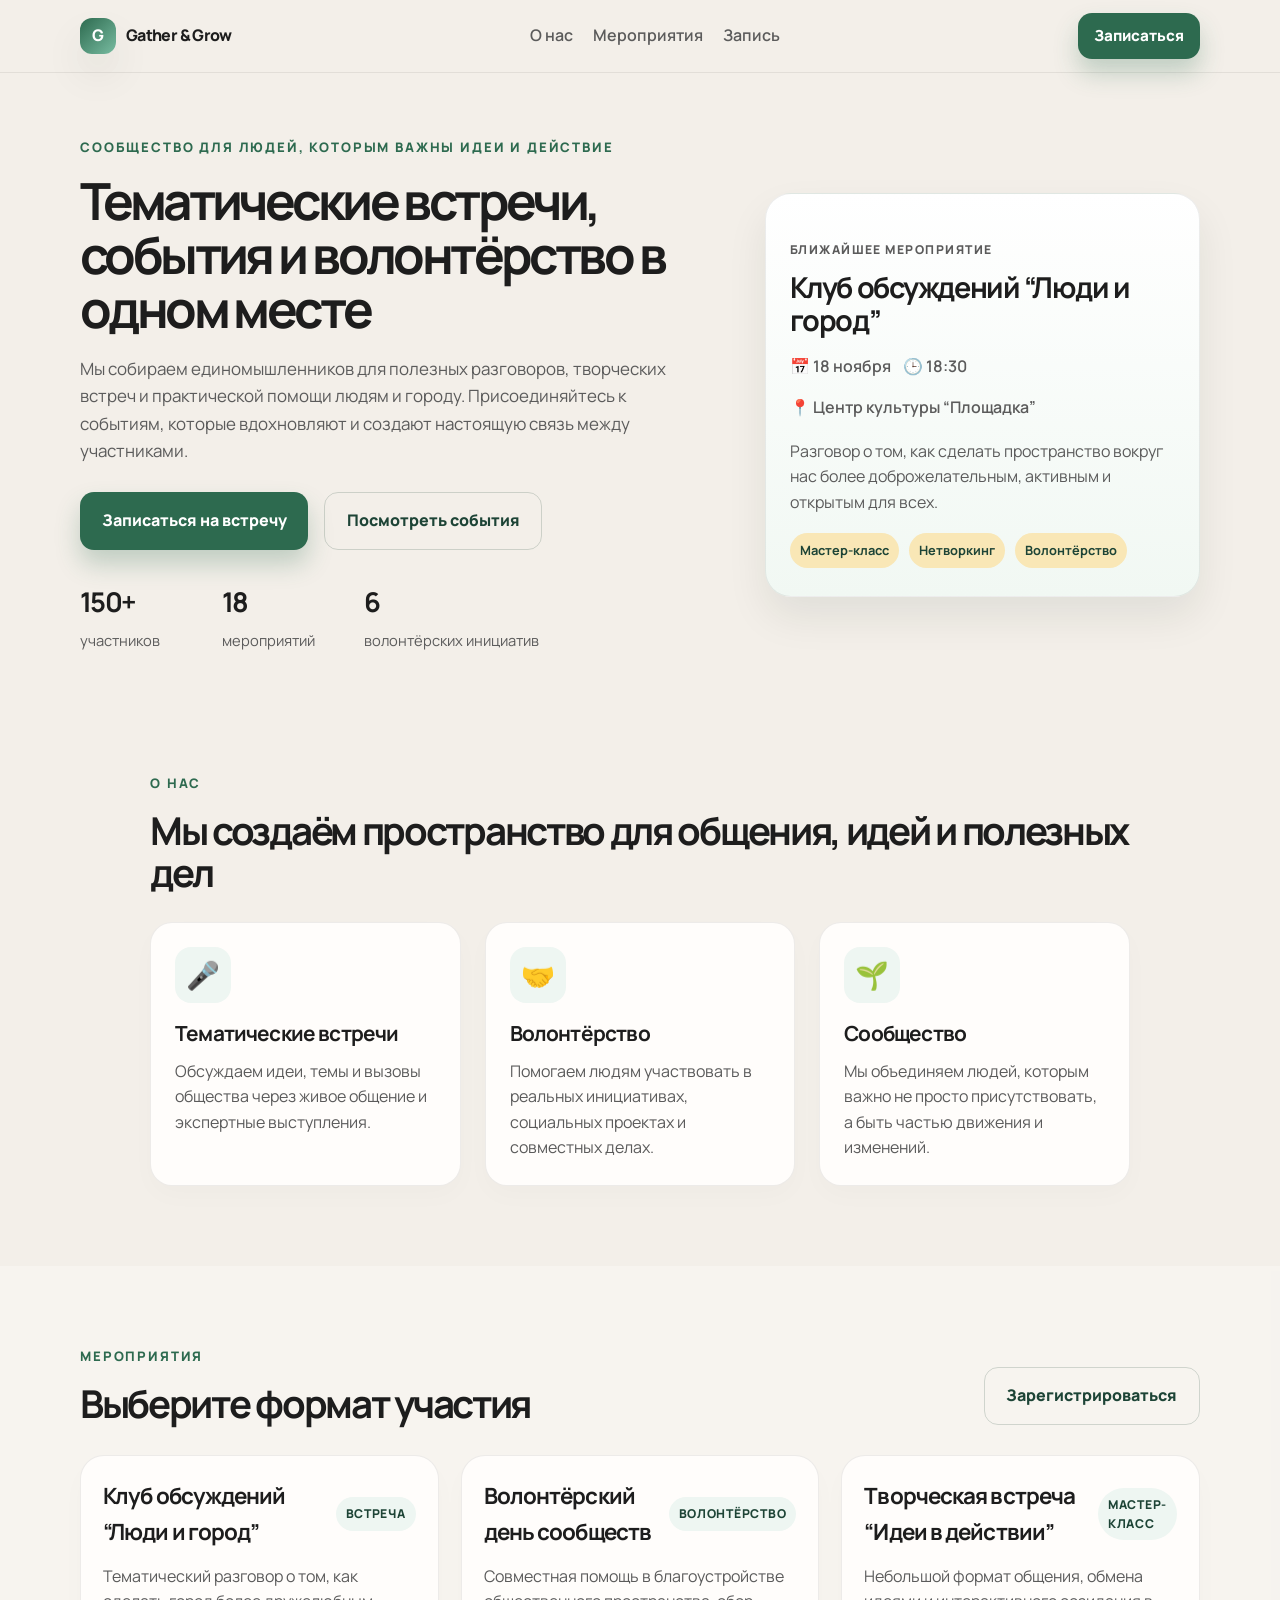
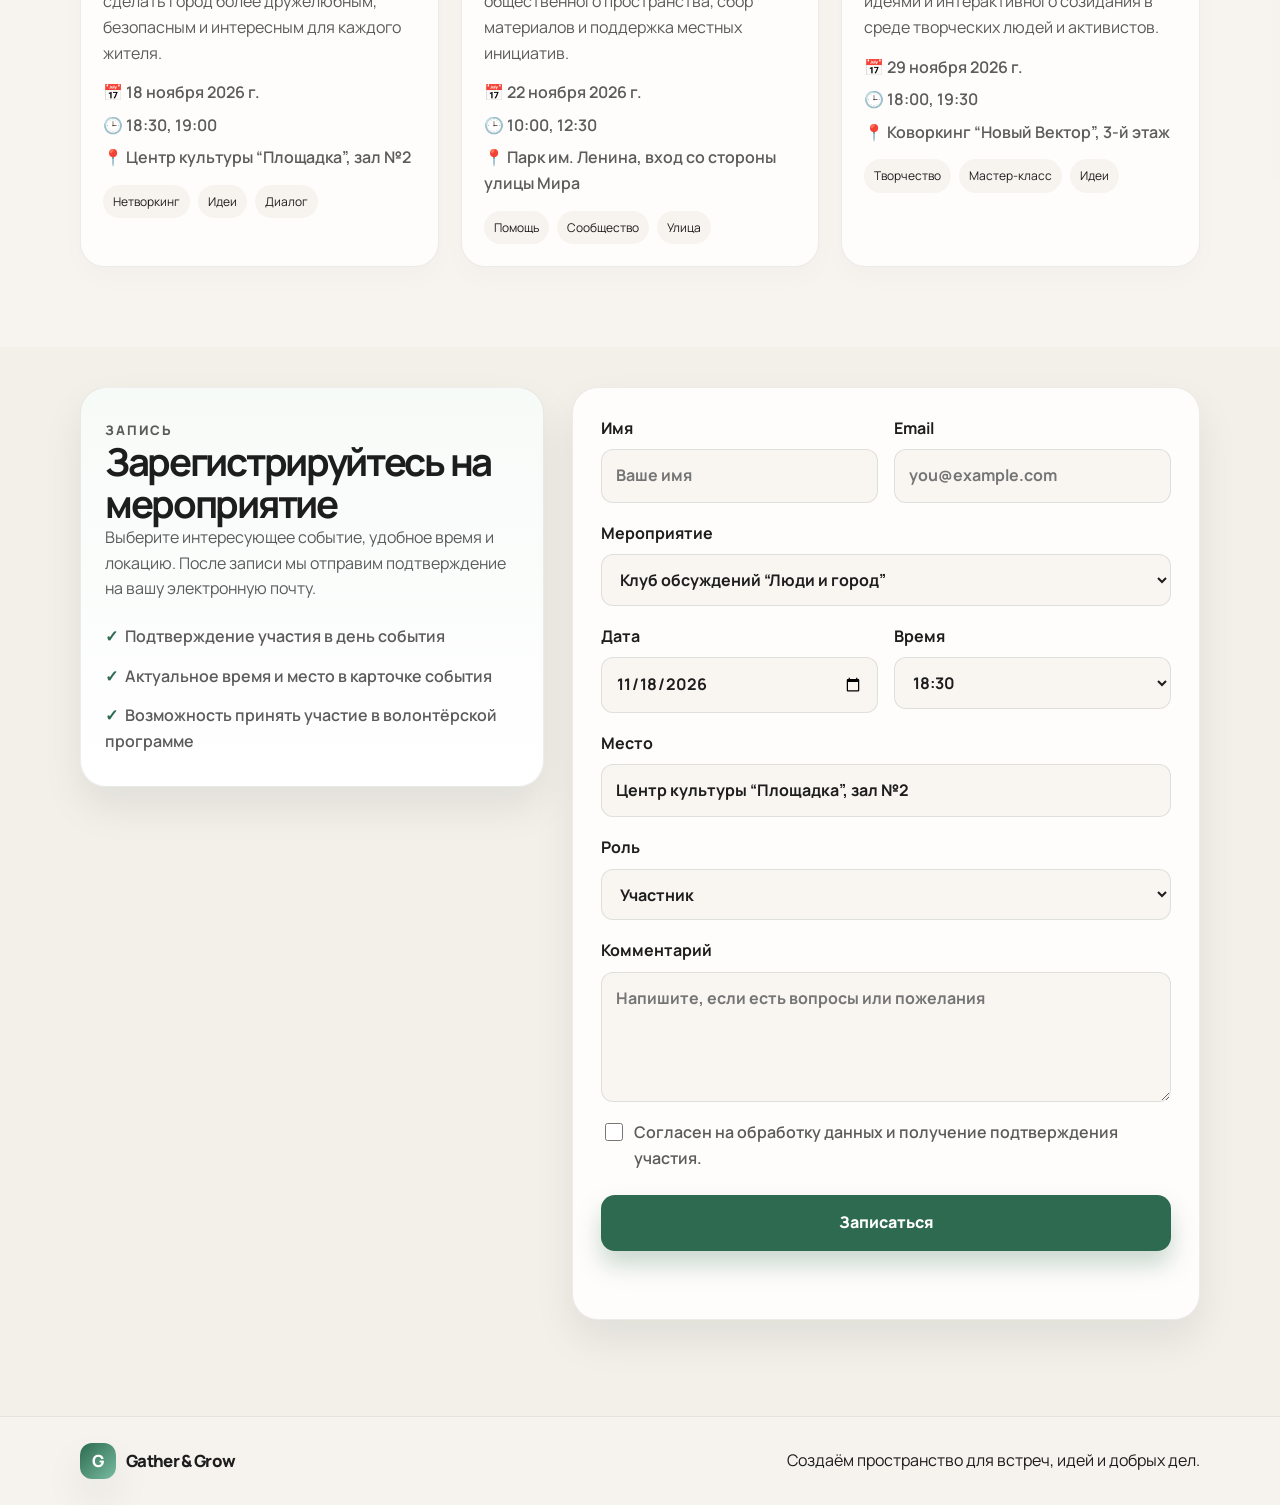
==== index.html @ e7dbde26 "Create a landing page for themed community meetings and volunteer events with registration form." ====
<!DOCTYPE html>
<html lang="ru">
  <head>
    <meta charset="UTF-8" />
    <meta name="viewport" content="width=device-width, initial-scale=1.0" />
    <title>Gather & Grow | Тематические встречи и волонтёрство</title>
    <meta
      name="description"
      content="Запись на тематические встречи, мероприятия и волонтёрские события. Выберите время, место и формат участия."
    />
    <link rel="preconnect" href="https://fonts.googleapis.com" />
    <link rel="preconnect" href="https://fonts.gstatic.com" crossorigin />
    <link
      href="https://fonts.googleapis.com/css2?family=Manrope:wght@400;500;600;700;800&display=swap"
      rel="stylesheet"
    />
    <link rel="stylesheet" href="styles.css" />
  </head>
  <body>
    <header class="site-header">
      <div class="container nav">
        <div class="brand">
          <div class="brand-mark">G</div>
          <span>Gather & Grow</span>
        </div>
        <nav class="main-nav" aria-label="Главная навигация">
          <a href="#about">О нас</a>
          <a href="#events">Мероприятия</a>
          <a href="#register">Запись</a>
        </nav>
        <a class="button button-small" href="#register">Записаться</a>
      </div>
    </header>

    <main>
      <section class="hero">
        <div class="container hero-grid">
          <div class="hero-copy">
            <p class="eyebrow">Сообщество для людей, которым важны идеи и действие</p>
            <h1>Тематические встречи, события и волонтёрство в одном месте</h1>
            <p class="subtext">
              Мы собираем единомышленников для полезных разговоров, творческих встреч и
              практической помощи людям и городу. Присоединяйтесь к событиям, которые
              вдохновляют и создают настоящую связь между участниками.
            </p>
            <div class="hero-actions">
              <a class="button" href="#register">Записаться на встречу</a>
              <a class="button button-secondary" href="#events">Посмотреть события</a>
            </div>
            <ul class="stat-list" aria-label="Показатели сообщества">
              <li><strong>150+</strong><span>участников</span></li>
              <li><strong>18</strong><span>мероприятий</span></li>
              <li><strong>6</strong><span>волонтёрских инициатив</span></li>
            </ul>
          </div>

          <div class="hero-card" aria-label="Предстоящие события">
            <p class="card-label">Ближайшее мероприятие</p>
            <h2>Клуб обсуждений “Люди и город”</h2>
            <div class="event-meta">
              <span>📅 18 ноября</span>
              <span>🕒 18:30</span>
            </div>
            <div class="event-meta">
              <span>📍 Центр культуры “Площадка”</span>
            </div>
            <p>
              Разговор о том, как сделать пространство вокруг нас более доброжелательным,
              активным и открытым для всех.
            </p>
            <div class="tag-row">
              <span>Мастер-класс</span>
              <span>Нетворкинг</span>
              <span>Волонтёрство</span>
            </div>
          </div>
        </div>
      </section>

      <section id="about" class="section">
        <div class="container narrow">
          <p class="section-tag">О нас</p>
          <h2>Мы создаём пространство для общения, идей и полезных дел</h2>
          <div class="feature-grid">
            <article class="feature-card">
              <div class="icon">🎤</div>
              <h3>Тематические встречи</h3>
              <p>
                Обсуждаем идеи, темы и вызовы общества через живое общение и экспертные
                выступления.
              </p>
            </article>
            <article class="feature-card">
              <div class="icon">🤝</div>
              <h3>Волонтёрство</h3>
              <p>
                Помогаем людям участвовать в реальных инициативах, социальных проектах и
                совместных делах.
              </p>
            </article>
            <article class="feature-card">
              <div class="icon">🌱</div>
              <h3>Сообщество</h3>
              <p>
                Мы объединяем людей, которым важно не просто присутствовать, а быть частью
                движения и изменений.
              </p>
            </article>
          </div>
        </div>
      </section>

      <section id="events" class="section alt-bg">
        <div class="container">
          <div class="section-heading">
            <div>
              <p class="section-tag">Мероприятия</p>
              <h2>Выберите формат участия</h2>
            </div>
            <a class="button button-secondary" href="#register">Зарегистрироваться</a>
          </div>

          <div class="event-list" id="eventCards"></div>
        </div>
      </section>

      <section id="register" class="section form-section">
        <div class="container form-grid">
          <div class="info-panel">
            <p class="section-tag">Запись</p>
            <h2>Зарегистрируйтесь на мероприятие</h2>
            <p>
              Выберите интересующее событие, удобное время и локацию. После записи мы
              отправим подтверждение на вашу электронную почту.
            </p>
            <ul class="check-list">
              <li>Подтверждение участия в день события</li>
              <li>Актуальное время и место в карточке события</li>
              <li>Возможность принять участие в волонтёрской программе</li>
            </ul>
          </div>

          <form id="registrationForm" class="registration-form">
            <div class="field-grid">
              <label>
                <span>Имя</span>
                <input type="text" name="name" placeholder="Ваше имя" required />
              </label>
              <label>
                <span>Email</span>
                <input type="email" name="email" placeholder="you@example.com" required />
              </label>
            </div>

            <label>
              <span>Мероприятие</span>
              <select id="eventSelect" name="event" required></select>
            </label>

            <div class="field-grid">
              <label>
                <span>Дата</span>
                <input id="eventDate" type="date" name="date" required />
              </label>
              <label>
                <span>Время</span>
                <select id="eventTime" name="time" required></select>
              </label>
            </div>

            <label>
              <span>Место</span>
              <input id="eventLocation" type="text" name="location" readonly />
            </label>

            <label>
              <span>Роль</span>
              <select name="role">
                <option value="guest">Участник</option>
                <option value="volunteer">Волонтёр</option>
                <option value="speaker">Спикер / ведущий</option>
              </select>
            </label>

            <label>
              <span>Комментарий</span>
              <textarea name="message" rows="4" placeholder="Напишите, если есть вопросы или пожелания"></textarea>
            </label>

            <label class="checkbox-line">
              <input type="checkbox" name="consent" required />
              <span>Согласен на обработку данных и получение подтверждения участия.</span>
            </label>

            <button type="submit" class="button submit-button">Записаться</button>
            <p id="formMessage" class="form-message" aria-live="polite"></p>
          </form>
        </div>
      </section>
    </main>

    <footer class="site-footer">
      <div class="container footer-row">
        <div>
          <div class="brand footer-brand">
            <div class="brand-mark">G</div>
            <span>Gather & Grow</span>
          </div>
        </div>
        <p>Создаём пространство для встреч, идей и добрых дел.</p>
      </div>
    </footer>

    <script src="script.js"></script>
  </body>
</html>
---- styles.css ----
:root {
  --bg: #f3efe9;
  --bg-soft: #f8f5f1;
  --surface: #fffdfb;
  --surface-alt: #eef6f2;
  --primary: #2d6a4f;
  --primary-dark: #1d4436;
  --accent: #f5b942;
  --accent-soft: #f9e7b6;
  --text: #1d1d1d;
  --muted: #5b5b5b;
  --line: rgba(25, 29, 31, 0.08);
  --shadow: 0 20px 40px rgba(18, 34, 26, 0.08);
}

* {
  box-sizing: border-box;
}

html {
  scroll-behavior: smooth;
}

body {
  margin: 0;
  font-family: 'Manrope', sans-serif;
  background: var(--bg);
  color: var(--text);
  line-height: 1.6;
}

a {
  color: inherit;
  text-decoration: none;
}

img {
  max-width: 100%;
}

button,
input,
textarea,
select {
  font: inherit;
}

.container {
  width: min(1120px, calc(100% - 32px));
  margin: 0 auto;
}

.narrow {
  max-width: 980px;
}

.site-header {
  position: sticky;
  top: 0;
  z-index: 50;
  backdrop-filter: blur(12px);
  background: rgba(243, 239, 233, 0.8);
  border-bottom: 1px solid var(--line);
}

.nav {
  display: flex;
  align-items: center;
  justify-content: space-between;
  min-height: 72px;
  gap: 20px;
}

.brand {
  display: inline-flex;
  align-items: center;
  gap: 10px;
  font-weight: 800;
  letter-spacing: -0.04em;
}

.brand-mark {
  width: 36px;
  height: 36px;
  display: inline-flex;
  align-items: center;
  justify-content: center;
  border-radius: 12px;
  background: linear-gradient(135deg, var(--primary), #78bca1);
  color: white;
  box-shadow: var(--shadow);
}

.main-nav {
  display: flex;
  align-items: center;
  gap: 20px;
  color: var(--muted);
  font-weight: 600;
}

.main-nav a:hover {
  color: var(--primary);
}

.hero {
  padding: 64px 0 40px;
}

.hero-grid {
  display: grid;
  grid-template-columns: 1.2fr 0.8fr;
  gap: 32px;
  align-items: center;
}

.eyebrow,
.section-tag {
  margin: 0 0 16px;
  color: var(--primary);
  font-size: 0.82rem;
  font-weight: 800;
  letter-spacing: 0.14em;
  text-transform: uppercase;
}

.hero-copy h1 {
  margin: 0;
  font-size: clamp(2.6rem, 4vw, 4.3rem);
  line-height: 1.05;
  letter-spacing: -0.07em;
}

.subtext {
  margin: 20px 0 0;
  max-width: 620px;
  color: var(--muted);
  font-size: 1.06rem;
}

.hero-actions {
  display: flex;
  flex-wrap: wrap;
  gap: 16px;
  margin-top: 28px;
}

.button {
  display: inline-flex;
  align-items: center;
  justify-content: center;
  border: none;
  border-radius: 14px;
  padding: 0.95rem 1.35rem;
  background: var(--primary);
  color: white;
  font-weight: 800;
  cursor: pointer;
  box-shadow: 0 14px 24px rgba(45, 106, 79, 0.25);
  transition: transform 0.2s ease, box-shadow 0.2s ease;
}

.button:hover {
  transform: translateY(-1px);
  box-shadow: 0 18px 32px rgba(45, 106, 79, 0.25);
}

.button-small {
  padding: 0.7rem 1rem;
  font-size: 0.95rem;
}

.button-secondary {
  background: transparent;
  color: var(--primary-dark);
  border: 1px solid rgba(29, 68, 54, 0.18);
  box-shadow: none;
}

.stat-list {
  list-style: none;
  padding: 0;
  margin: 30px 0 0;
  display: flex;
  flex-wrap: wrap;
  gap: 22px;
}

.stat-list li {
  display: flex;
  flex-direction: column;
  gap: 6px;
  min-width: 120px;
}

.stat-list strong {
  font-size: 1.7rem;
  letter-spacing: -0.06em;
}

.stat-list span {
  color: var(--muted);
  font-size: 0.92rem;
}

.hero-card {
  background: linear-gradient(180deg, #ffffff, #f1f8f3);
  border: 1px solid var(--line);
  border-radius: 26px;
  padding: 28px 24px;
  box-shadow: var(--shadow);
}

.card-label {
  margin: 0 0 12px;
  font-size: 0.76rem;
  font-weight: 800;
  letter-spacing: 0.12em;
  text-transform: uppercase;
  color: var(--primary);
}

.hero-card h2 {
  margin: 0;
  font-size: clamp(1.8rem, 2vw, 2.3rem);
  line-height: 1.15;
  letter-spacing: -0.05em;
}

.event-meta {
  display: flex;
  flex-wrap: wrap;
  gap: 12px;
  margin-top: 16px;
  color: var(--muted);
  font-weight: 600;
}

.hero-card p {
  margin-top: 18px;
  color: var(--muted);
}

.tag-row {
  display: flex;
  flex-wrap: wrap;
  gap: 10px;
  margin-top: 18px;
}

.tag-row span {
  padding: 7px 10px;
  border-radius: 9999px;
  background: var(--accent-soft);
  color: var(--primary-dark);
  font-size: 0.8rem;
  font-weight: 700;
}

.section {
  padding: 80px 0;
}

.alt-bg {
  background: rgba(255, 255, 255, 0.28);
}

.section-heading {
  display: flex;
  align-items: end;
  justify-content: space-between;
  gap: 20px;
  margin-bottom: 30px;
}

.section-heading h2,
.info-panel h2,
.narrow h2 {
  margin: 0;
  font-size: clamp(2rem, 3vw, 3rem);
  line-height: 1.1;
  letter-spacing: -0.06em;
}

.feature-grid {
  display: grid;
  grid-template-columns: repeat(3, minmax(0, 1fr));
  gap: 24px;
  margin-top: 28px;
}

.feature-card {
  background: var(--surface);
  border: 1px solid var(--line);
  border-radius: 22px;
  padding: 24px;
  box-shadow: 0 10px 26px rgba(0, 0, 0, 0.02);
}

.feature-card h3 {
  margin: 14px 0 8px;
  font-size: 1.3rem;
  letter-spacing: -0.04em;
}

.feature-card p,
.info-panel p,
.event-card p {
  margin: 0;
  color: var(--muted);
}

.icon {
  display: inline-flex;
  align-items: center;
  justify-content: center;
  width: 56px;
  height: 56px;
  border-radius: 16px;
  background: var(--surface-alt);
  font-size: 1.7rem;
}

.event-list {
  display: grid;
  grid-template-columns: repeat(3, minmax(0, 1fr));
  gap: 22px;
}

.event-card {
  display: flex;
  flex-direction: column;
  gap: 14px;
  background: var(--surface);
  border: 1px solid var(--line);
  border-radius: 24px;
  padding: 22px;
  box-shadow: 0 12px 26px rgba(0, 0, 0, 0.02);
}

.event-card .event-top {
  display: flex;
  align-items: center;
  justify-content: space-between;
  gap: 12px;
}

.event-card h3 {
  margin: 0;
  font-size: 1.4rem;
  letter-spacing: -0.04em;
}

.event-card .badge {
  padding: 7px 10px;
  background: var(--surface-alt);
  color: var(--primary-dark);
  border-radius: 999px;
  font-size: 0.76rem;
  font-weight: 800;
  letter-spacing: 0.06em;
  text-transform: uppercase;
}

.event-info {
  display: flex;
  flex-direction: column;
  gap: 7px;
  color: var(--muted);
  font-weight: 600;
}

.event-card .mini-row {
  display: flex;
  flex-wrap: wrap;
  gap: 8px;
}

.event-card .mini-row span {
  padding: 7px 10px;
  border-radius: 999px;
  font-size: 0.75rem;
  background: #f7f4ef;
  color: var(--text);
}

.form-section {
  padding-top: 40px;
  padding-bottom: 96px;
}

.form-grid {
  display: grid;
  grid-template-columns: 0.85fr 1.15fr;
  gap: 28px;
  align-items: start;
}

.info-panel {
  background: linear-gradient(180deg, #f7fbf8, #ffffff);
  border: 1px solid var(--line);
  border-radius: 26px;
  padding: 32px 24px;
  box-shadow: var(--shadow);
}

.check-list {
  list-style: none;
  padding: 0;
  margin: 22px 0 0;
  display: grid;
  gap: 14px;
  color: var(--muted);
  font-weight: 600;
}

.check-list li::before {
  content: '✓';
  display: inline-block;
  width: 20px;
  color: var(--primary);
  font-weight: 800;
}

.registration-form {
  background: var(--surface);
  border: 1px solid var(--line);
  border-radius: 26px;
  padding: 28px;
  box-shadow: var(--shadow);
}

.field-grid {
  display: grid;
  grid-template-columns: repeat(2, minmax(0, 1fr));
  gap: 16px;
}

.registration-form label {
  display: flex;
  flex-direction: column;
  gap: 8px;
  margin-bottom: 18px;
  color: var(--text);
  font-weight: 700;
}

.registration-form input,
.registration-form select,
.registration-form textarea {
  width: 100%;
  background: #f9f6f2;
  border: 1px solid rgba(29, 68, 54, 0.12);
  border-radius: 12px;
  padding: 0.8rem 0.9rem;
  color: var(--text);
  transition: border-color 0.2s ease, box-shadow 0.2s ease;
}

.registration-form input:focus,
.registration-form select:focus,
.registration-form textarea:focus {
  outline: none;
  border-color: rgba(45, 106, 79, 0.5);
  box-shadow: 0 0 0 4px rgba(45, 106, 79, 0.08);
}

textarea {
  resize: vertical;
  min-height: 100px;
}

.checkbox-line {
  display: flex !important;
  flex-direction: row !important;
  align-items: flex-start;
  gap: 10px;
  margin-bottom: 24px !important;
  color: var(--muted) !important;
  font-weight: 600 !important;
}

.checkbox-line input {
  width: 18px;
  height: 18px;
  margin-top: 3px;
}

.submit-button {
  width: 100%;
}

.form-message {
  min-height: 24px;
  margin: 16px 0 0;
  font-weight: 700;
  color: var(--primary);
}

.site-footer {
  border-top: 1px solid var(--line);
  background: rgba(255, 255, 255, 0.25);
}

.footer-row {
  display: flex;
  align-items: center;
  justify-content: space-between;
  gap: 12px;
  min-height: 88px;
}

.footer-brand {
  font-size: 1.05rem;
}

@media (max-width: 860px) {
  .hero-grid,
  .form-grid,
  .feature-grid,
  .event-list {
    grid-template-columns: 1fr;
  }

  .main-nav {
    display: none;
  }

  .section-heading,
  .footer-row {
    flex-direction: column;
    align-items: flex-start;
  }
}

@media (max-width: 560px) {
  .field-grid {
    grid-template-columns: 1fr;
  }

  .site-header {
    position: static;
  }

  .hero {
    padding-top: 36px;
  }
}
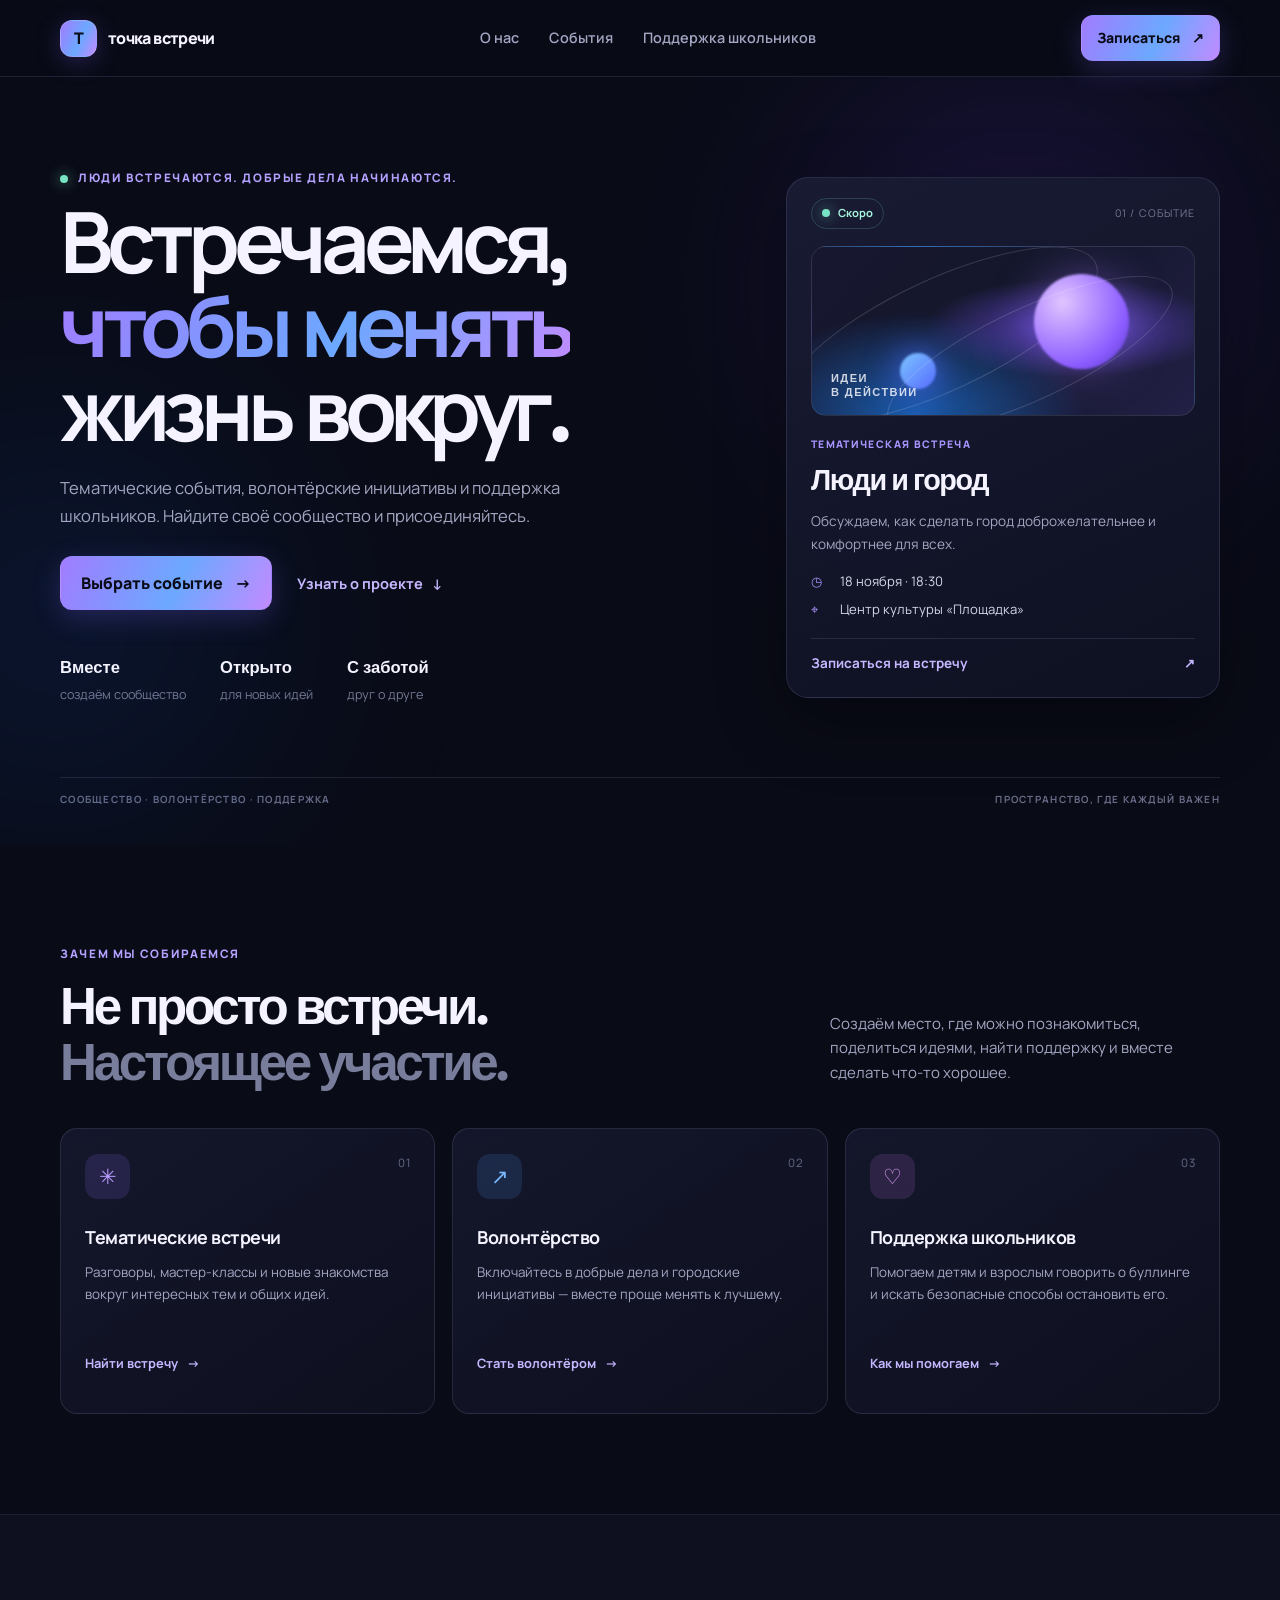
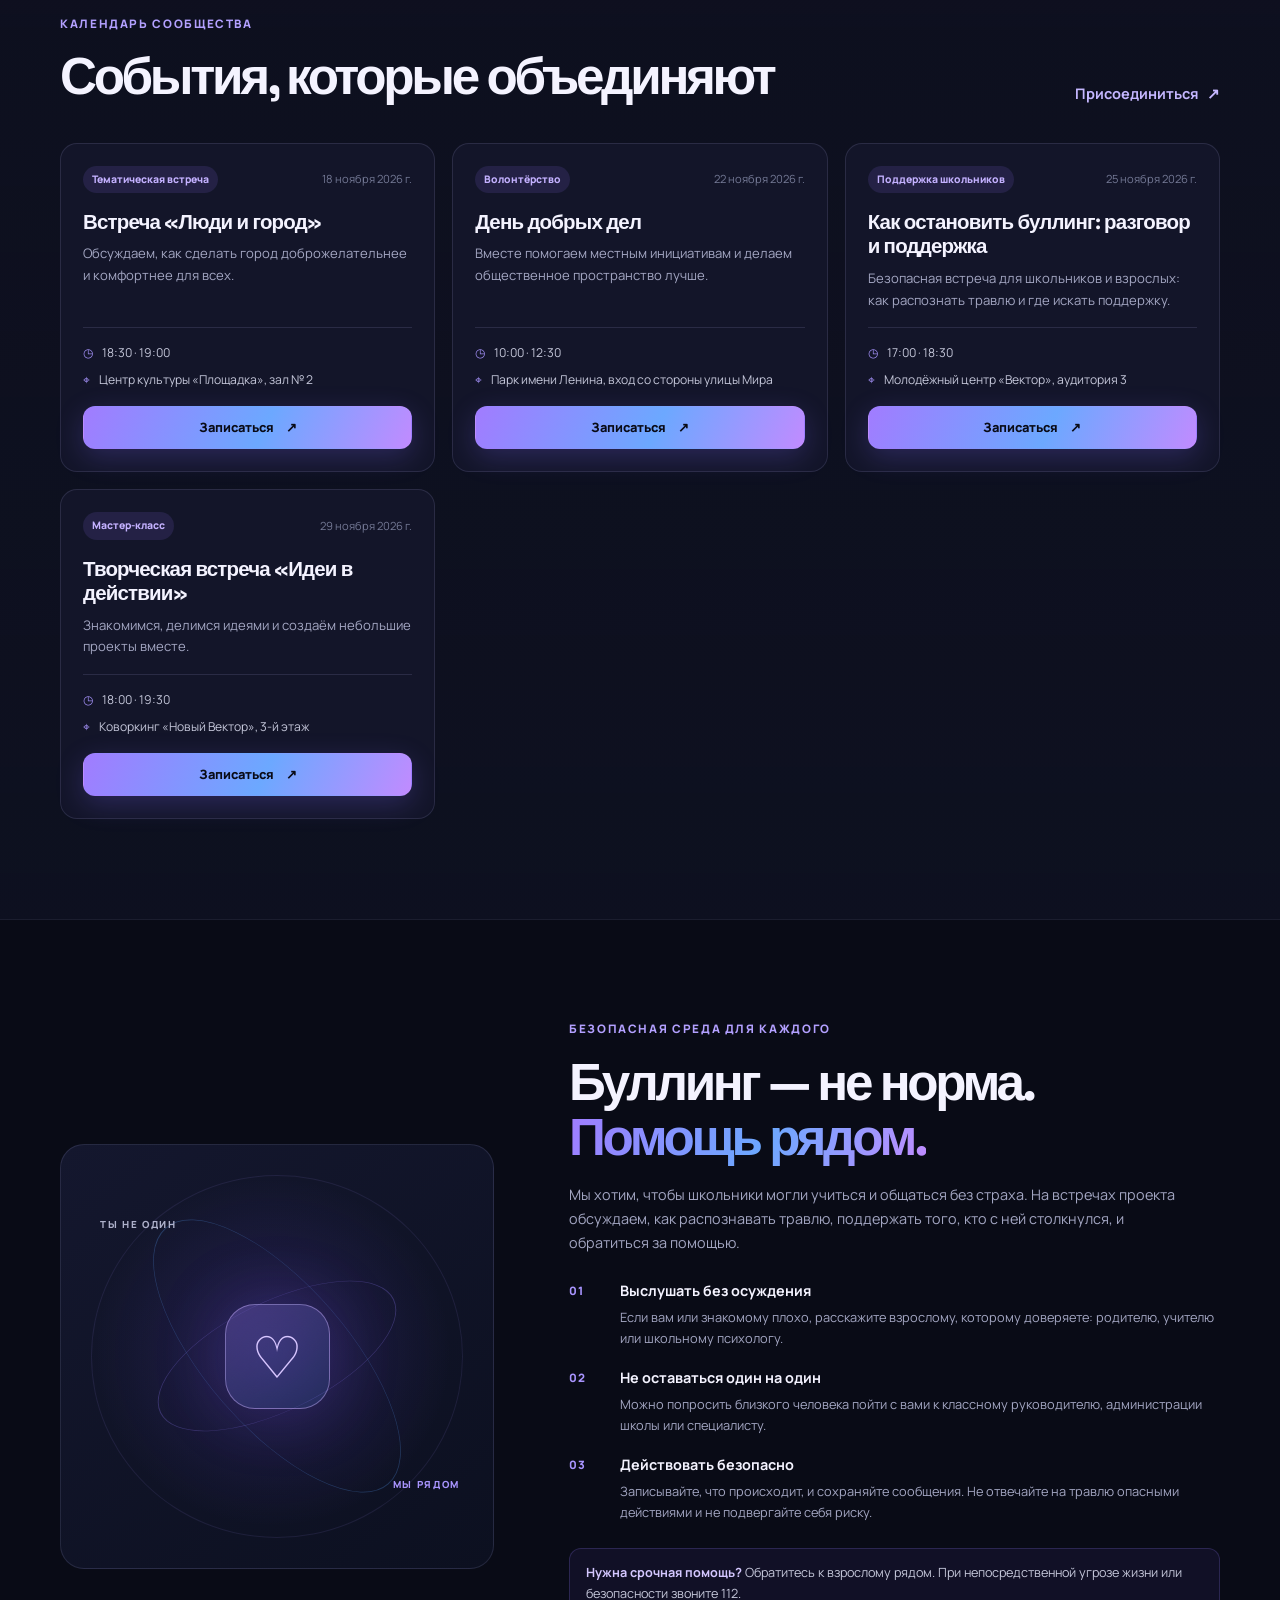
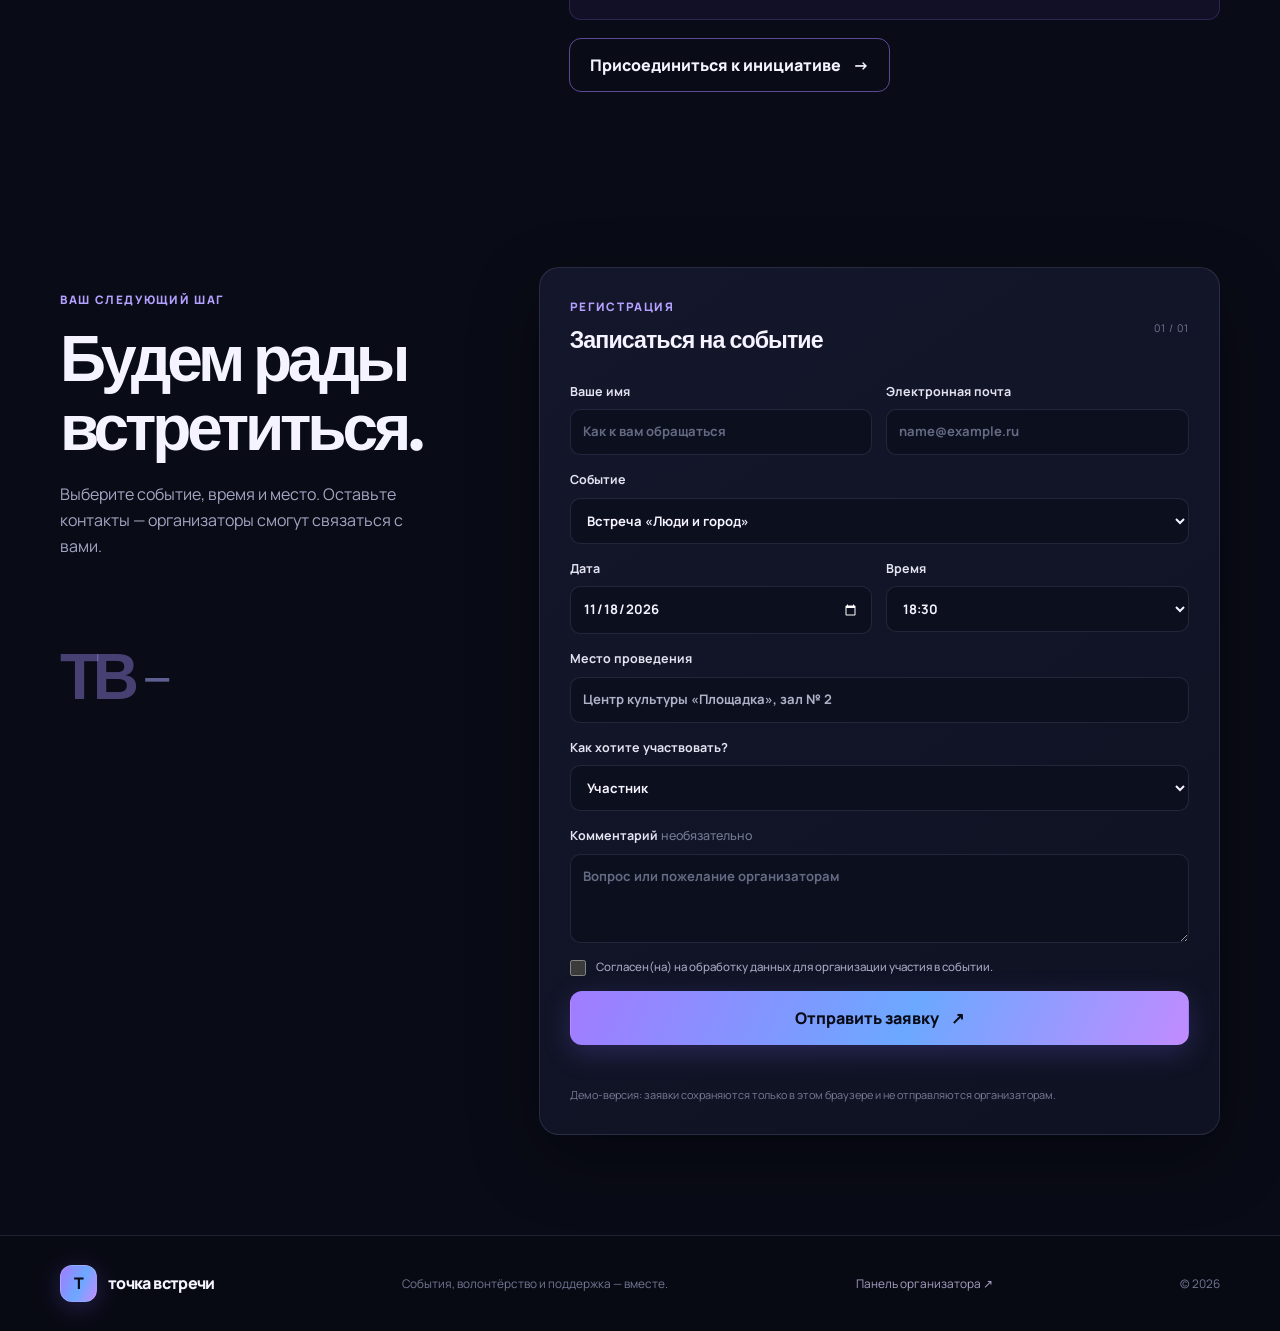
==== commit 84b5c878: "Redesign the Russian community site in dark violet-blue and add anti-bullying section plus organizer" ====
--- a/index.html
+++ b/index.html
@@ -3,422 +3,97 @@
   <head>
     <meta charset="UTF-8" />
     <meta name="viewport" content="width=device-width, initial-scale=1.0" />
-    <title>Gather & Grow | Тематические встречи и волонтёрство</title>
-    <meta
-      name="description"
-      content="Запись на тематические встречи, мероприятия и волонтёрские события. Выберите время, место и формат участия."
-    />
+    <meta name="theme-color" content="#090b16" />
+    <meta name="description" content="Тематические встречи, волонтёрство и поддержка школьников против буллинга. Выбирайте событие и записывайтесь." />
+    <title>Точка встречи — события, волонтёрство, поддержка</title>
     <link rel="preconnect" href="https://fonts.googleapis.com" />
     <link rel="preconnect" href="https://fonts.gstatic.com" crossorigin />
-    <link
-      href="https://fonts.googleapis.com/css2?family=Manrope:wght@400;500;600;700;800&display=swap"
-      rel="stylesheet"
-    />
+    <link href="https://fonts.googleapis.com/css2?family=Manrope:wght@400;500;600;700;800&display=swap" rel="stylesheet" />
     <link rel="stylesheet" href="styles.css" />
   </head>
   <body>
     <header class="site-header">
       <div class="container nav">
-        <div class="brand">
-          <div class="brand-mark">G</div>
-          <span>Gather & Grow</span>
-        </div>
+        <a class="brand" href="#home" aria-label="Точка встречи — на главную">
+          <span class="brand-mark" aria-hidden="true">Т</span><span>точка встречи</span>
+        </a>
         <nav class="main-nav" aria-label="Главная навигация">
-          <a href="#about">О нас</a>
-          <a href="#events">Мероприятия</a>
-          <a href="#register">Запись</a>
+          <a href="#about">О нас</a><a href="#events">События</a><a href="#support">Поддержка школьников</a>
         </nav>
-        <a class="button button-small" href="#register">Записаться</a>
+        <a class="button button-small" href="#register">Записаться <span aria-hidden="true">↗</span></a>
       </div>
     </header>
 
     <main>
-      <section class="hero">
+      <section id="home" class="hero">
+        <div class="hero-glow hero-glow-one" aria-hidden="true"></div><div class="hero-glow hero-glow-two" aria-hidden="true"></div>
         <div class="container hero-grid">
           <div class="hero-copy">
-            <p class="eyebrow">Сообщество для людей, которым важны идеи и действие</p>
-            <h1>Тематические встречи, события и волонтёрство в одном месте</h1>
-            <p class="subtext">
-              Мы собираем единомышленников для полезных разговоров, творческих встреч и
-              практической помощи людям и городу. Присоединяйтесь к событиям, которые
-              вдохновляют и создают настоящую связь между участниками.
-            </p>
-            <div class="hero-actions">
-              <a class="button" href="#register">Записаться на встречу</a>
-              <a class="button button-secondary" href="#events">Посмотреть события</a>
-            </div>
-            <ul class="stat-list" aria-label="Показатели сообщества">
-              <li><strong>150+</strong><span>участников</span></li>
-              <li><strong>18</strong><span>мероприятий</span></li>
-              <li><strong>6</strong><span>волонтёрских инициатив</span></li>
-            </ul>
+            <p class="eyebrow"><span class="status-dot"></span> Люди встречаются. Добрые дела начинаются.</p>
+            <h1>Встречаемся,<br /><span class="gradient-text">чтобы менять</span><br />жизнь вокруг.</h1>
+            <p class="subtext">Тематические события, волонтёрские инициативы и поддержка школьников. Найдите своё сообщество и присоединяйтесь.</p>
+            <div class="hero-actions"><a class="button" href="#events">Выбрать событие <span aria-hidden="true">→</span></a><a class="text-link" href="#about">Узнать о проекте <span aria-hidden="true">↓</span></a></div>
+            <ul class="stat-list" aria-label="О проекте"><li><strong>Вместе</strong><span>создаём сообщество</span></li><li><strong>Открыто</strong><span>для новых идей</span></li><li><strong>С заботой</strong><span>друг о друге</span></li></ul>
           </div>
+          <aside class="next-event" aria-label="Пример ближайшего события">
+            <div class="next-event-top"><span class="live-pill"><span class="status-dot"></span> Скоро</span><span class="event-index">01 / СОБЫТИЕ</span></div>
+            <div class="event-art" aria-hidden="true"><span class="orb orb-a"></span><span class="orb orb-b"></span><span class="art-caption">ИДЕИ<br />В ДЕЙСТВИИ</span></div>
+            <p class="card-kicker">ТЕМАТИЧЕСКАЯ ВСТРЕЧА</p><h2>Люди и город</h2>
+            <p class="card-description">Обсуждаем, как сделать город доброжелательнее и комфортнее для всех.</p>
+            <div class="event-detail"><span aria-hidden="true">◷</span> 18 ноября · 18:30</div><div class="event-detail"><span aria-hidden="true">⌖</span> Центр культуры «Площадка»</div>
+            <a class="card-link" href="#register">Записаться на встречу <span aria-hidden="true">↗</span></a>
+          </aside>
+        </div>
+        <div class="container hero-bottom"><span>СООБЩЕСТВО · ВОЛОНТЁРСТВО · ПОДДЕРЖКА</span><span>ПРОСТРАНСТВО, ГДЕ КАЖДЫЙ ВАЖЕН</span></div>
+      </section>
 
-          <div class="hero-card" aria-label="Предстоящие события">
-            <p class="card-label">Ближайшее мероприятие</p>
-            <h2>Клуб обсуждений “Люди и город”</h2>
-            <div class="event-meta">
-              <span>📅 18 ноября</span>
-              <span>🕒 18:30</span>
-            </div>
-            <div class="event-meta">
-              <span>📍 Центр культуры “Площадка”</span>
-            </div>
-            <p>
-              Разговор о том, как сделать пространство вокруг нас более доброжелательным,
-              активным и открытым для всех.
-            </p>
-            <div class="tag-row">
-              <span>Мастер-класс</span>
-              <span>Нетворкинг</span>
-              <span>Волонтёрство</span>
-            </div>
+      <section id="about" class="section">
+        <div class="container">
+          <div class="section-heading"><div><p class="section-tag">Зачем мы собираемся</p><h2>Не просто встречи.<br /><span class="muted-heading">Настоящее участие.</span></h2></div><p class="section-intro">Создаём место, где можно познакомиться, поделиться идеями, найти поддержку и вместе сделать что-то хорошее.</p></div>
+          <div class="feature-grid">
+            <article class="feature-card"><span class="feature-number">01</span><div class="feature-icon icon-purple" aria-hidden="true">✳</div><h3>Тематические встречи</h3><p>Разговоры, мастер-классы и новые знакомства вокруг интересных тем и общих идей.</p><a href="#events" class="subtle-link">Найти встречу <span aria-hidden="true">→</span></a></article>
+            <article class="feature-card"><span class="feature-number">02</span><div class="feature-icon icon-blue" aria-hidden="true">↗</div><h3>Волонтёрство</h3><p>Включайтесь в добрые дела и городские инициативы — вместе проще менять к лучшему.</p><a href="#events" class="subtle-link">Стать волонтёром <span aria-hidden="true">→</span></a></article>
+            <article class="feature-card"><span class="feature-number">03</span><div class="feature-icon icon-pink" aria-hidden="true">♡</div><h3>Поддержка школьников</h3><p>Помогаем детям и взрослым говорить о буллинге и искать безопасные способы остановить его.</p><a href="#support" class="subtle-link">Как мы помогаем <span aria-hidden="true">→</span></a></article>
           </div>
         </div>
       </section>
 
-      <section id="about" class="section">
-        <div class="container narrow">
-          <p class="section-tag">О нас</p>
-          <h2>Мы создаём пространство для общения, идей и полезных дел</h2>
-          <div class="feature-grid">
-            <article class="feature-card">
-              <div class="icon">🎤</div>
-              <h3>Тематические встречи</h3>
-              <p>
-                Обсуждаем идеи, темы и вызовы общества через живое общение и экспертные
-                выступления.
-              </p>
-            </article>
-            <article class="feature-card">
-              <div class="icon">🤝</div>
-              <h3>Волонтёрство</h3>
-              <p>
-                Помогаем людям участвовать в реальных инициативах, социальных проектах и
-                совместных делах.
-              </p>
-            </article>
-            <article class="feature-card">
-              <div class="icon">🌱</div>
-              <h3>Сообщество</h3>
-              <p>
-                Мы объединяем людей, которым важно не просто присутствовать, а быть частью
-                движения и изменений.
-              </p>
-            </article>
+      <section id="events" class="section events-section">
+        <div class="container"><div class="section-heading"><div><p class="section-tag">Календарь сообщества</p><h2>События, которые объединяют</h2></div><a class="text-link" href="#register">Присоединиться <span aria-hidden="true">↗</span></a></div>
+          <div class="event-list" id="eventCards" aria-live="polite"></div>
+        </div>
+      </section>
+
+      <section id="support" class="section support-section">
+        <div class="container support-grid">
+          <div class="support-visual" aria-hidden="true"><div class="support-orbit orbit-one"></div><div class="support-orbit orbit-two"></div><div class="support-heart">♡</div><span class="support-word word-one">ТЫ НЕ ОДИН</span><span class="support-word word-two">МЫ РЯДОМ</span></div>
+          <div class="support-copy"><p class="section-tag">Безопасная среда для каждого</p><h2>Буллинг — не норма.<br /><span class="gradient-text">Помощь рядом.</span></h2><p class="support-lead">Мы хотим, чтобы школьники могли учиться и общаться без страха. На встречах проекта обсуждаем, как распознавать травлю, поддержать того, кто с ней столкнулся, и обратиться за помощью.</p>
+            <div class="support-steps"><article><span>01</span><div><h3>Выслушать без осуждения</h3><p>Если вам или знакомому плохо, расскажите взрослому, которому доверяете: родителю, учителю или школьному психологу.</p></div></article><article><span>02</span><div><h3>Не оставаться один на один</h3><p>Можно попросить близкого человека пойти с вами к классному руководителю, администрации школы или специалисту.</p></div></article><article><span>03</span><div><h3>Действовать безопасно</h3><p>Записывайте, что происходит, и сохраняйте сообщения. Не отвечайте на травлю опасными действиями и не подвергайте себя риску.</p></div></article></div>
+            <p class="support-note"><strong>Нужна срочная помощь?</strong> Обратитесь к взрослому рядом. При непосредственной угрозе жизни или безопасности звоните 112.</p>
+            <a class="button button-outline" href="#register">Присоединиться к инициативе <span aria-hidden="true">→</span></a>
           </div>
         </div>
       </section>
 
-      <section id="events" class="section alt-bg">
-        <div class="container">
-          <div class="section-heading">
-            <div>
-              <p class="section-tag">Мероприятия</p>
-              <h2>Выберите формат участия</h2>
-            </div>
-            <a class="button button-secondary" href="#register">Зарегистрироваться</a>
-          </div>
-
-          <div class="event-list" id="eventCards"></div>
-        </div>
-      </section>
-
-      <section id="register" class="section form-section">
-        <div class="container form-grid">
-          <div class="info-panel">
-            <p class="section-tag">Запись</p>
-            <h2>Зарегистрируйтесь на мероприятие</h2>
-            <p>
-              Выберите интересующее событие, удобное время и локацию. После записи мы
-              отправим подтверждение на вашу электронную почту.
-            </p>
-            <ul class="check-list">
-              <li>Подтверждение участия в день события</li>
-              <li>Актуальное время и место в карточке события</li>
-              <li>Возможность принять участие в волонтёрской программе</li>
-            </ul>
-          </div>
-
+      <section id="register" class="section register-section">
+        <div class="container register-grid">
+          <div class="register-copy"><p class="section-tag">Ваш следующий шаг</p><h2>Будем рады<br />встретиться.</h2><p>Выберите событие, время и место. Оставьте контакты — организаторы смогут связаться с вами.</p><div class="register-mark" aria-hidden="true">ТВ<span>—</span></div></div>
           <form id="registrationForm" class="registration-form">
-            <div class="field-grid">
-              <label>
-                <span>Имя</span>
-                <input type="text" name="name" placeholder="Ваше имя" required />
-              </label>
-              <label>
-                <span>Email</span>
-                <input type="email" name="email" placeholder="you@example.com" required />
-              </label>
-            </div>
-
-            <label>
-              <span>Мероприятие</span>
-              <select id="eventSelect" name="event" required></select>
-            </label>
-
-            <div class="field-grid">
-              <label>
-                <span>Дата</span>
-                <input id="eventDate" type="date" name="date" required />
-              </label>
-              <label>
-                <span>Время</span>
-                <select id="eventTime" name="time" required></select>
-              </label>
-            </div>
-
-            <label>
-              <span>Место</span>
-              <input id="eventLocation" type="text" name="location" readonly />
-            </label>
-
-            <label>
-              <span>Роль</span>
-              <select name="role">
-                <option value="guest">Участник</option>
-                <option value="volunteer">Волонтёр</option>
-                <option value="speaker">Спикер / ведущий</option>
-              </select>
-            </label>
-
-            <label>
-              <span>Комментарий</span>
-              <textarea name="message" rows="4" placeholder="Напишите, если есть вопросы или пожелания"></textarea>
-            </label>
-
-            <label class="checkbox-line">
-              <input type="checkbox" name="consent" required />
-              <span>Согласен на обработку данных и получение подтверждения участия.</span>
-            </label>
-
-            <button type="submit" class="button submit-button">Записаться</button>
-            <p id="formMessage" class="form-message" aria-live="polite"></p>
+            <div class="form-title"><div><p class="section-tag">Регистрация</p><h3>Записаться на событие</h3></div><span class="form-step">01 / 01</span></div>
+            <div class="field-grid"><label><span>Ваше имя</span><input type="text" name="name" autocomplete="name" placeholder="Как к вам обращаться" required /></label><label><span>Электронная почта</span><input type="email" name="email" autocomplete="email" placeholder="name@example.ru" required /></label></div>
+            <label><span>Событие</span><select id="eventSelect" name="event" required></select></label>
+            <div class="field-grid"><label><span>Дата</span><input id="eventDate" type="date" name="date" required /></label><label><span>Время</span><select id="eventTime" name="time" required></select></label></div>
+            <label><span>Место проведения</span><input id="eventLocation" type="text" name="location" readonly /></label>
+            <label><span>Как хотите участвовать?</span><select name="role"><option value="Участник">Участник</option><option value="Волонтёр">Волонтёр</option><option value="Спикер / ведущий">Спикер / ведущий</option></select></label>
+            <label><span>Комментарий <em>необязательно</em></span><textarea name="message" rows="3" placeholder="Вопрос или пожелание организаторам"></textarea></label>
+            <label class="checkbox-line"><input type="checkbox" name="consent" required /><span>Согласен(на) на обработку данных для организации участия в событии.</span></label>
+            <button type="submit" class="button submit-button">Отправить заявку <span aria-hidden="true">↗</span></button><p id="formMessage" class="form-message" aria-live="polite"></p>
+            <p class="privacy-note">Демо-версия: заявки сохраняются только в этом браузере и не отправляются организаторам.</p>
           </form>
         </div>
       </section>
     </main>
-
-    <footer class="site-footer">
-      <div class="container footer-row">
-        <div>
-          <div class="brand footer-brand">
-            <div class="brand-mark">G</div>
-            <span>Gather & Grow</span>
-          </div>
-        </div>
-        <p>Создаём пространство для встреч, идей и добрых дел.</p>
-      </div>
-    </footer>
-
+    <footer class="site-footer"><div class="container footer-row"><a class="brand" href="#home"><span class="brand-mark" aria-hidden="true">Т</span><span>точка встречи</span></a><p>События, волонтёрство и поддержка — вместе.</p><a href="admin.html" class="footer-admin">Панель организатора <span aria-hidden="true">↗</span></a><span class="copyright">© 2026</span></div></footer>
     <script src="script.js"></script>
   </body>
 </html>
-
-
-
-
-
-
-
-
-
-
-
-
-
-
-
-
-
-
-
-
-
-
-
-
-
-
-
-
-
-
-
-
-
-
-
-
-
-
-
-
-
-
-
-
-
-
-
-
-
-
-
-
-
-
-
-
-
-
-
-
-
-
-
-
-
-
-
-
-
-
-
-
-
-
-
-
-
-
-
-
-
-
-
-
-
-
-
-
-
-
-
-
-
-
-
-
-
-
-
-
-
-
-
-
-
-
-
-
-
-
-
-
-
-
-
-
-
-
-
-
-
-
-
-
-
-
-
-
-
-
-
-
-
-
-
-
-
-
-
-
-
-
-
-
-
-
-
-
-
-
-
-
-
-
-
-
-
-
-
-
-
-
-
-
-
-
-
-
-
-
-
-
-
-
-
-
-
-
-
-
-
-
-
-
-
-
-
-
-
-
-
-
-
-
-
-
-
-
-
-
-
-
-
-
-
-
-
-
--- a/styles.css
+++ b/styles.css
@@ -1,636 +1,7 @@
-:root {
-  --bg: #f3efe9;
-  --bg-soft: #f8f5f1;
-  --surface: #fffdfb;
-  --surface-alt: #eef6f2;
-  --primary: #2d6a4f;
-  --primary-dark: #1d4436;
-  --accent: #f5b942;
-  --accent-soft: #f9e7b6;
-  --text: #1d1d1d;
-  --muted: #5b5b5b;
-  --line: rgba(25, 29, 31, 0.08);
-  --shadow: 0 20px 40px rgba(18, 34, 26, 0.08);
-}
+@import url('https://fonts.googleapis.com/css2?family=Space+Grotesk:wght@400;500;600;700&display=swap');
 
-* {
-  box-sizing: border-box;
-}
-
-html {
-  scroll-behavior: smooth;
-}
-
-body {
-  margin: 0;
-  font-family: 'Manrope', sans-serif;
-  background: var(--bg);
-  color: var(--text);
-  line-height: 1.6;
-}
-
-a {
-  color: inherit;
-  text-decoration: none;
-}
-
-img {
-  max-width: 100%;
-}
-
-button,
-input,
-textarea,
-select {
-  font: inherit;
-}
-
-.container {
-  width: min(1120px, calc(100% - 32px));
-  margin: 0 auto;
-}
-
-.narrow {
-  max-width: 980px;
-}
-
-.site-header {
-  position: sticky;
-  top: 0;
-  z-index: 50;
-  backdrop-filter: blur(12px);
-  background: rgba(243, 239, 233, 0.8);
-  border-bottom: 1px solid var(--line);
-}
-
-.nav {
-  display: flex;
-  align-items: center;
-  justify-content: space-between;
-  min-height: 72px;
-  gap: 20px;
-}
-
-.brand {
-  display: inline-flex;
-  align-items: center;
-  gap: 10px;
-  font-weight: 800;
-  letter-spacing: -0.04em;
-}
-
-.brand-mark {
-  width: 36px;
-  height: 36px;
-  display: inline-flex;
-  align-items: center;
-  justify-content: center;
-  border-radius: 12px;
-  background: linear-gradient(135deg, var(--primary), #78bca1);
-  color: white;
-  box-shadow: var(--shadow);
-}
-
-.main-nav {
-  display: flex;
-  align-items: center;
-  gap: 20px;
-  color: var(--muted);
-  font-weight: 600;
-}
-
-.main-nav a:hover {
-  color: var(--primary);
-}
-
-.hero {
-  padding: 64px 0 40px;
-}
-
-.hero-grid {
-  display: grid;
-  grid-template-columns: 1.2fr 0.8fr;
-  gap: 32px;
-  align-items: center;
-}
-
-.eyebrow,
-.section-tag {
-  margin: 0 0 16px;
-  color: var(--primary);
-  font-size: 0.82rem;
-  font-weight: 800;
-  letter-spacing: 0.14em;
-  text-transform: uppercase;
-}
-
-.hero-copy h1 {
-  margin: 0;
-  font-size: clamp(2.6rem, 4vw, 4.3rem);
-  line-height: 1.05;
-  letter-spacing: -0.07em;
-}
-
-.subtext {
-  margin: 20px 0 0;
-  max-width: 620px;
-  color: var(--muted);
-  font-size: 1.06rem;
-}
-
-.hero-actions {
-  display: flex;
-  flex-wrap: wrap;
-  gap: 16px;
-  margin-top: 28px;
-}
-
-.button {
-  display: inline-flex;
-  align-items: center;
-  justify-content: center;
-  border: none;
-  border-radius: 14px;
-  padding: 0.95rem 1.35rem;
-  background: var(--primary);
-  color: white;
-  font-weight: 800;
-  cursor: pointer;
-  box-shadow: 0 14px 24px rgba(45, 106, 79, 0.25);
-  transition: transform 0.2s ease, box-shadow 0.2s ease;
-}
-
-.button:hover {
-  transform: translateY(-1px);
-  box-shadow: 0 18px 32px rgba(45, 106, 79, 0.25);
-}
-
-.button-small {
-  padding: 0.7rem 1rem;
-  font-size: 0.95rem;
-}
-
-.button-secondary {
-  background: transparent;
-  color: var(--primary-dark);
-  border: 1px solid rgba(29, 68, 54, 0.18);
-  box-shadow: none;
-}
-
-.stat-list {
-  list-style: none;
-  padding: 0;
-  margin: 30px 0 0;
-  display: flex;
-  flex-wrap: wrap;
-  gap: 22px;
-}
-
-.stat-list li {
-  display: flex;
-  flex-direction: column;
-  gap: 6px;
-  min-width: 120px;
-}
-
-.stat-list strong {
-  font-size: 1.7rem;
-  letter-spacing: -0.06em;
-}
-
-.stat-list span {
-  color: var(--muted);
-  font-size: 0.92rem;
-}
-
-.hero-card {
-  background: linear-gradient(180deg, #ffffff, #f1f8f3);
-  border: 1px solid var(--line);
-  border-radius: 26px;
-  padding: 28px 24px;
-  box-shadow: var(--shadow);
-}
-
-.card-label {
-  margin: 0 0 12px;
-  font-size: 0.76rem;
-  font-weight: 800;
-  letter-spacing: 0.12em;
-  text-transform: uppercase;
-  color: var(--primary);
-}
-
-.hero-card h2 {
-  margin: 0;
-  font-size: clamp(1.8rem, 2vw, 2.3rem);
-  line-height: 1.15;
-  letter-spacing: -0.05em;
-}
-
-.event-meta {
-  display: flex;
-  flex-wrap: wrap;
-  gap: 12px;
-  margin-top: 16px;
-  color: var(--muted);
-  font-weight: 600;
-}
-
-.hero-card p {
-  margin-top: 18px;
-  color: var(--muted);
-}
-
-.tag-row {
-  display: flex;
-  flex-wrap: wrap;
-  gap: 10px;
-  margin-top: 18px;
-}
-
-.tag-row span {
-  padding: 7px 10px;
-  border-radius: 9999px;
-  background: var(--accent-soft);
-  color: var(--primary-dark);
-  font-size: 0.8rem;
-  font-weight: 700;
-}
-
-.section {
-  padding: 80px 0;
-}
-
-.alt-bg {
-  background: rgba(255, 255, 255, 0.28);
-}
-
-.section-heading {
-  display: flex;
-  align-items: end;
-  justify-content: space-between;
-  gap: 20px;
-  margin-bottom: 30px;
-}
-
-.section-heading h2,
-.info-panel h2,
-.narrow h2 {
-  margin: 0;
-  font-size: clamp(2rem, 3vw, 3rem);
-  line-height: 1.1;
-  letter-spacing: -0.06em;
-}
-
-.feature-grid {
-  display: grid;
-  grid-template-columns: repeat(3, minmax(0, 1fr));
-  gap: 24px;
-  margin-top: 28px;
-}
-
-.feature-card {
-  background: var(--surface);
-  border: 1px solid var(--line);
-  border-radius: 22px;
-  padding: 24px;
-  box-shadow: 0 10px 26px rgba(0, 0, 0, 0.02);
-}
-
-.feature-card h3 {
-  margin: 14px 0 8px;
-  font-size: 1.3rem;
-  letter-spacing: -0.04em;
-}
-
-.feature-card p,
-.info-panel p,
-.event-card p {
-  margin: 0;
-  color: var(--muted);
-}
-
-.icon {
-  display: inline-flex;
-  align-items: center;
-  justify-content: center;
-  width: 56px;
-  height: 56px;
-  border-radius: 16px;
-  background: var(--surface-alt);
-  font-size: 1.7rem;
-}
-
-.event-list {
-  display: grid;
-  grid-template-columns: repeat(3, minmax(0, 1fr));
-  gap: 22px;
-}
-
-.event-card {
-  display: flex;
-  flex-direction: column;
-  gap: 14px;
-  background: var(--surface);
-  border: 1px solid var(--line);
-  border-radius: 24px;
-  padding: 22px;
-  box-shadow: 0 12px 26px rgba(0, 0, 0, 0.02);
-}
-
-.event-card .event-top {
-  display: flex;
-  align-items: center;
-  justify-content: space-between;
-  gap: 12px;
-}
-
-.event-card h3 {
-  margin: 0;
-  font-size: 1.4rem;
-  letter-spacing: -0.04em;
-}
-
-.event-card .badge {
-  padding: 7px 10px;
-  background: var(--surface-alt);
-  color: var(--primary-dark);
-  border-radius: 999px;
-  font-size: 0.76rem;
-  font-weight: 800;
-  letter-spacing: 0.06em;
-  text-transform: uppercase;
-}
-
-.event-info {
-  display: flex;
-  flex-direction: column;
-  gap: 7px;
-  color: var(--muted);
-  font-weight: 600;
-}
-
-.event-card .mini-row {
-  display: flex;
-  flex-wrap: wrap;
-  gap: 8px;
-}
-
-.event-card .mini-row span {
-  padding: 7px 10px;
-  border-radius: 999px;
-  font-size: 0.75rem;
-  background: #f7f4ef;
-  color: var(--text);
-}
-
-.form-section {
-  padding-top: 40px;
-  padding-bottom: 96px;
-}
-
-.form-grid {
-  display: grid;
-  grid-template-columns: 0.85fr 1.15fr;
-  gap: 28px;
-  align-items: start;
-}
-
-.info-panel {
-  background: linear-gradient(180deg, #f7fbf8, #ffffff);
-  border: 1px solid var(--line);
-  border-radius: 26px;
-  padding: 32px 24px;
-  box-shadow: var(--shadow);
-}
-
-.check-list {
-  list-style: none;
-  padding: 0;
-  margin: 22px 0 0;
-  display: grid;
-  gap: 14px;
-  color: var(--muted);
-  font-weight: 600;
-}
-
-.check-list li::before {
-  content: '✓';
-  display: inline-block;
-  width: 20px;
-  color: var(--primary);
-  font-weight: 800;
-}
-
-.registration-form {
-  background: var(--surface);
-  border: 1px solid var(--line);
-  border-radius: 26px;
-  padding: 28px;
-  box-shadow: var(--shadow);
-}
-
-.field-grid {
-  display: grid;
-  grid-template-columns: repeat(2, minmax(0, 1fr));
-  gap: 16px;
-}
-
-.registration-form label {
-  display: flex;
-  flex-direction: column;
-  gap: 8px;
-  margin-bottom: 18px;
-  color: var(--text);
-  font-weight: 700;
-}
-
-.registration-form input,
-.registration-form select,
-.registration-form textarea {
-  width: 100%;
-  background: #f9f6f2;
-  border: 1px solid rgba(29, 68, 54, 0.12);
-  border-radius: 12px;
-  padding: 0.8rem 0.9rem;
-  color: var(--text);
-  transition: border-color 0.2s ease, box-shadow 0.2s ease;
-}
-
-.registration-form input:focus,
-.registration-form select:focus,
-.registration-form textarea:focus {
-  outline: none;
-  border-color: rgba(45, 106, 79, 0.5);
-  box-shadow: 0 0 0 4px rgba(45, 106, 79, 0.08);
-}
-
-textarea {
-  resize: vertical;
-  min-height: 100px;
-}
-
-.checkbox-line {
-  display: flex !important;
-  flex-direction: row !important;
-  align-items: flex-start;
-  gap: 10px;
-  margin-bottom: 24px !important;
-  color: var(--muted) !important;
-  font-weight: 600 !important;
-}
-
-.checkbox-line input {
-  width: 18px;
-  height: 18px;
-  margin-top: 3px;
-}
-
-.submit-button {
-  width: 100%;
-}
-
-.form-message {
-  min-height: 24px;
-  margin: 16px 0 0;
-  font-weight: 700;
-  color: var(--primary);
-}
-
-.site-footer {
-  border-top: 1px solid var(--line);
-  background: rgba(255, 255, 255, 0.25);
-}
-
-.footer-row {
-  display: flex;
-  align-items: center;
-  justify-content: space-between;
-  gap: 12px;
-  min-height: 88px;
-}
-
-.footer-brand {
-  font-size: 1.05rem;
-}
-
-@media (max-width: 860px) {
-  .hero-grid,
-  .form-grid,
-  .feature-grid,
-  .event-list {
-    grid-template-columns: 1fr;
-  }
-
-  .main-nav {
-    display: none;
-  }
-
-  .section-heading,
-  .footer-row {
-    flex-direction: column;
-    align-items: flex-start;
-  }
-}
-
-@media (max-width: 560px) {
-  .field-grid {
-    grid-template-columns: 1fr;
-  }
-
-  .site-header {
-    position: static;
-  }
-
-  .hero {
-    padding-top: 36px;
-  }
-}
-
-
-
-
-
-
-
-
-
-
-
-
-
-
-
-
-
-
-
-
-
-
-
-
-
-
-
-
-
-
-
-
-
-
-
-
-
-
-
-
-
-
-
-
-
-
-
-
-
-
-
-
-
-
-
-
-
-
-
-
-
-
-
-
-
-
-
-
-
-
-
-
-
-
-
-
-
-
-
-
-
-
-
-
-
-
-
-
+:root{color-scheme:dark;--bg:#090b16;--bg-soft:#0d1020;--surface:#12162a;--surface-2:#171b32;--text:#f4f3ff;--muted:#a3a6c2;--faint:#737894;--purple:#9b7bff;--blue:#57a6ff;--pink:#db8aff;--line:rgba(195,190,255,.13);--shadow:0 24px 70px rgba(0,0,0,.32);--gradient:linear-gradient(115deg,#a17cff 0%,#6ca8ff 55%,#c18bff 100%)}
+*{box-sizing:border-box}html{scroll-behavior:smooth;scroll-padding-top:90px}body{margin:0;background:var(--bg);color:var(--text);font-family:'Manrope',sans-serif;line-height:1.65}a{color:inherit;text-decoration:none}button,input,textarea,select{font:inherit}button,a{-webkit-tap-highlight-color:transparent}.container{width:min(1160px,calc(100% - 44px));margin-inline:auto}.site-header{position:sticky;top:0;z-index:20;background:rgba(9,11,22,.82);backdrop-filter:blur(18px);border-bottom:1px solid var(--line)}.nav{min-height:76px;display:flex;align-items:center;justify-content:space-between;gap:22px}.brand{display:inline-flex;align-items:center;gap:11px;font-weight:800;letter-spacing:-.04em}.brand-mark{width:37px;height:37px;display:grid;place-items:center;border:1px solid rgba(255,255,255,.15);border-radius:12px;background:var(--gradient);color:#0a0b17;font-weight:800;box-shadow:0 5px 25px rgba(130,100,255,.25)}.main-nav{display:flex;align-items:center;gap:30px;color:var(--muted);font-size:.9rem;font-weight:600}.main-nav a,.footer-admin{transition:color .2s}.main-nav a:hover,.footer-admin:hover{color:#c1abff}.button{display:inline-flex;align-items:center;justify-content:center;gap:12px;border:1px solid transparent;border-radius:12px;padding:13px 20px;background:var(--gradient);color:#090b16;font-weight:800;box-shadow:0 8px 28px rgba(125,103,255,.23);transition:transform .2s,box-shadow .2s;cursor:pointer}.button:hover{transform:translateY(-2px);box-shadow:0 12px 35px rgba(125,103,255,.35)}.button-small{padding:10px 15px;font-size:.88rem}.button-outline{background:transparent;color:var(--text);border-color:rgba(161,124,255,.55);box-shadow:none}.button-outline:hover{background:rgba(161,124,255,.1);box-shadow:none}.hero{position:relative;overflow:hidden;padding:74px 0 25px;min-height:640px}.hero-glow{position:absolute;width:420px;height:420px;border-radius:50%;filter:blur(120px);opacity:.2;pointer-events:none}.hero-glow-one{top:0;right:4%;background:#6138df}.hero-glow-two{bottom:2%;left:-12%;background:#1451bd;opacity:.15}.hero-grid{position:relative;z-index:1;display:grid;grid-template-columns:1.2fr .8fr;gap:75px;align-items:center}.hero-copy{padding:18px 0}.eyebrow,.section-tag{margin:0 0 15px;color:#b3a0ff;font-size:.73rem;font-weight:800;letter-spacing:.14em;text-transform:uppercase}.eyebrow{display:flex;align-items:center;gap:10px}.status-dot{width:8px;height:8px;border-radius:50%;background:#77e3c2;box-shadow:0 0 14px rgba(119,227,194,.75)}h1,h2,h3,p{margin-top:0}.hero h1{margin-bottom:20px;font-family:'Space Grotesk','Manrope',sans-serif;font-size:clamp(3.2rem,6.6vw,5.7rem);line-height:.99;letter-spacing:-.075em}.gradient-text{color:transparent;background:var(--gradient);background-clip:text;-webkit-background-clip:text}.subtext{max-width:570px;color:var(--muted);font-size:1.04rem}.hero-actions{display:flex;align-items:center;gap:25px;margin-top:27px}.text-link,.subtle-link{display:inline-flex;align-items:center;gap:9px;color:#c5b7ff;font-size:.91rem;font-weight:700}.text-link:hover,.subtle-link:hover{color:#fff}.stat-list{display:flex;gap:34px;list-style:none;padding:0;margin:44px 0 0}.stat-list li{display:flex;flex-direction:column;gap:3px}.stat-list strong{font-family:'Space Grotesk',sans-serif;font-size:1.04rem}.stat-list span{color:var(--faint);font-size:.79rem}.next-event{position:relative;overflow:hidden;border:1px solid var(--line);border-radius:22px;background:linear-gradient(155deg,rgba(26,28,52,.96),rgba(14,17,34,.97));padding:20px 24px 22px;box-shadow:var(--shadow)}.next-event-top{display:flex;align-items:center;justify-content:space-between}.live-pill{display:inline-flex;align-items:center;gap:8px;padding:5px 10px;border:1px solid rgba(119,227,194,.2);border-radius:30px;color:#a6f2dc;font-size:.7rem;font-weight:700}.event-index{color:var(--faint);font-size:.66rem;letter-spacing:.1em}.event-art{height:170px;position:relative;overflow:hidden;margin:17px 0 20px;border:1px solid rgba(255,255,255,.1);border-radius:15px;background:radial-gradient(ellipse at 68% 48%,rgba(121,87,255,.72),transparent 40%),radial-gradient(ellipse at 27% 100%,rgba(29,125,236,.68),transparent 43%),linear-gradient(130deg,#17172f,#14172b 50%,#222046)}.event-art:before,.event-art:after{content:'';position:absolute;border:1px solid rgba(255,255,255,.15);border-radius:50%;transform:rotate(-25deg)}.event-art:before{width:340px;height:110px;top:32px;left:-42px}.event-art:after{width:310px;height:90px;top:61px;left:62px}.orb{position:absolute;border-radius:50%;filter:blur(1px)}.orb-a{width:95px;height:95px;top:27px;right:65px;background:radial-gradient(circle at 30% 30%,#e0c4ff,#8b5cff 68%,#5335bd);box-shadow:0 0 45px rgba(157,111,255,.42)}.orb-b{width:36px;height:36px;bottom:26px;left:88px;background:linear-gradient(135deg,#7cc5ff,#566bff);box-shadow:0 0 35px #506aff}.art-caption{position:absolute;left:19px;bottom:15px;z-index:1;font-family:'Space Grotesk',sans-serif;font-size:.69rem;font-weight:700;line-height:1.25;letter-spacing:.13em;color:rgba(255,255,255,.8)}.card-kicker{margin:0 0 4px;color:#a995ff;font-size:.65rem;font-weight:800;letter-spacing:.13em}.next-event h2{margin-bottom:6px;font-family:'Space Grotesk',sans-serif;font-size:1.8rem;letter-spacing:-.05em}.card-description{margin:0 0 16px;color:var(--muted);font-size:.85rem}.event-detail{display:flex;align-items:center;gap:11px;margin:6px 0;color:#d4d5e7;font-size:.82rem}.event-detail span{width:18px;color:#a995ff}.card-link{display:flex;justify-content:space-between;align-items:center;margin-top:18px;padding-top:13px;border-top:1px solid var(--line);color:#c5b7ff;font-size:.84rem;font-weight:700}.hero-bottom{display:flex;justify-content:space-between;margin-top:53px;padding:13px 0;border-top:1px solid var(--line);color:#686c87;font-size:.62rem;font-weight:700;letter-spacing:.13em}.section{padding:100px 0}.section-heading{display:flex;align-items:end;justify-content:space-between;gap:30px;margin-bottom:38px}.section-heading h2,.support-copy h2,.register-copy h2{margin:0;font-family:'Space Grotesk',sans-serif;font-size:clamp(2.2rem,4vw,3.55rem);line-height:1.08;letter-spacing:-.065em}.muted-heading{color:#787d9b}.section-intro{max-width:390px;margin:0 0 4px;color:var(--muted);font-size:.94rem}.feature-grid{display:grid;grid-template-columns:repeat(3,minmax(0,1fr));gap:17px}.feature-card{position:relative;min-height:286px;padding:25px 24px;border:1px solid var(--line);border-radius:17px;background:linear-gradient(145deg,rgba(21,24,44,.95),rgba(14,16,31,.96));transition:transform .2s,border-color .2s}.feature-card:hover,.event-card:hover{transform:translateY(-4px);border-color:rgba(161,124,255,.4)}.feature-number{position:absolute;right:23px;top:24px;color:#656a86;font-size:.72rem;letter-spacing:.08em}.feature-icon{width:45px;height:45px;display:grid;place-items:center;border-radius:13px;margin-bottom:24px;font-size:1.3rem}.icon-purple{background:rgba(146,111,255,.15);color:#b99dff}.icon-blue{background:rgba(80,157,255,.14);color:#79b9ff}.icon-pink{background:rgba(217,133,255,.13);color:#e0a1ff}.feature-card h3{margin-bottom:8px;font-size:1.12rem;letter-spacing:-.025em}.feature-card p{min-height:68px;margin-bottom:20px;color:var(--muted);font-size:.84rem}.subtle-link{font-size:.8rem}.events-section{background:linear-gradient(180deg,rgba(17,19,37,.58),rgba(14,17,33,.88));border-block:1px solid rgba(195,190,255,.07)}.event-list{display:grid;grid-template-columns:repeat(3,minmax(0,1fr));gap:17px}.event-card{display:flex;flex-direction:column;min-height:310px;padding:22px;border:1px solid var(--line);border-radius:17px;background:rgba(20,23,43,.9);transition:transform .2s,border-color .2s}.event-card-top{display:flex;justify-content:space-between;align-items:center;gap:10px;margin-bottom:17px}.event-category{padding:5px 9px;border-radius:20px;background:rgba(148,117,255,.13);color:#c4b1ff;font-size:.65rem;font-weight:800}.event-date-label{color:var(--faint);font-size:.7rem}.event-card h3{margin-bottom:9px;font-family:'Space Grotesk',sans-serif;font-size:1.28rem;line-height:1.2;letter-spacing:-.04em}.event-card>p{margin-bottom:16px;color:var(--muted);font-size:.82rem}.event-card-info{display:grid;gap:7px;margin-top:auto;padding-top:15px;border-top:1px solid var(--line);color:#c4c6d9;font-size:.76rem}.event-card-info span{display:flex;gap:9px}.event-card-info b{color:#a995ff;font-weight:500}.event-card .button{width:100%;margin-top:16px;padding:10px;font-size:.8rem}.empty-state{grid-column:1/-1;color:var(--muted)}.support-section{overflow:hidden}.support-grid{display:grid;grid-template-columns:.8fr 1.2fr;gap:75px;align-items:center}.support-visual{position:relative;min-height:425px;display:grid;place-items:center;overflow:hidden;border:1px solid var(--line);border-radius:24px;background:radial-gradient(ellipse at 49% 49%,rgba(105,71,221,.23),transparent 57%),linear-gradient(145deg,#14172e,#0c1020)}.support-visual:before{content:'';position:absolute;inset:30px;border:1px solid rgba(169,146,255,.1);border-radius:50%}.support-orbit{position:absolute;width:260px;height:260px;border:1px solid rgba(149,126,255,.27);border-radius:50%;transform:rotate(-26deg) scaleY(.42)}.orbit-two{width:340px;height:340px;transform:rotate(49deg) scaleY(.42);border-color:rgba(91,163,255,.26)}.support-heart{position:relative;z-index:1;width:105px;height:105px;display:grid;place-items:center;border:1px solid rgba(202,177,255,.45);border-radius:30px;background:linear-gradient(145deg,rgba(155,123,255,.3),rgba(81,142,255,.16));color:#d8c6ff;font-size:3.6rem;box-shadow:0 0 70px rgba(131,91,255,.22)}.support-word{position:absolute;color:#aeb1cb;font-size:.61rem;font-weight:800;letter-spacing:.17em}.word-one{top:72px;left:39px}.word-two{right:33px;bottom:75px;color:#a995ff}.support-copy h2{margin-bottom:18px}.support-lead{max-width:620px;color:var(--muted);font-size:.9rem}.support-steps{display:grid;gap:17px;margin:25px 0}.support-steps article{display:grid;grid-template-columns:37px 1fr;gap:14px}.support-steps article>span{color:#a995ff;font-size:.72rem;font-weight:800;letter-spacing:.08em;padding-top:2px}.support-steps h3{margin:0 0 4px;font-size:.9rem}.support-steps p{margin:0;color:var(--muted);font-size:.8rem}.support-note{padding:14px 16px;border:1px solid rgba(152,126,255,.2);border-radius:12px;background:rgba(124,92,255,.07);color:#c4c6d9;font-size:.79rem}.support-note strong{color:#d4c7ff}.support-copy .button{margin-top:5px}.register-section{padding-top:75px}.register-grid{display:grid;grid-template-columns:.75fr 1.25fr;gap:70px;align-items:start}.register-copy{position:sticky;top:115px;padding-top:24px}.register-copy h2{font-size:clamp(3.1rem,5vw,4.7rem)}.register-copy>p:not(.section-tag){max-width:350px;margin-top:17px;color:var(--muted)}.register-mark{display:flex;align-items:center;gap:10px;margin-top:65px;color:rgba(165,145,255,.4);font-family:'Space Grotesk',sans-serif;font-size:4rem;font-weight:700;letter-spacing:-.1em}.register-mark span{color:#5d6090;font-size:2rem}.registration-form{padding:30px;border:1px solid var(--line);border-radius:20px;background:linear-gradient(145deg,#14172b,#0f1222);box-shadow:var(--shadow)}.form-title{display:flex;justify-content:space-between;align-items:center;margin-bottom:22px}.form-title .section-tag{margin-bottom:4px}.form-title h3{margin:0;font-family:'Space Grotesk',sans-serif;font-size:1.45rem;letter-spacing:-.04em}.form-step{color:var(--faint);font-size:.66rem;letter-spacing:.1em}.field-grid{display:grid;grid-template-columns:1fr 1fr;gap:14px}.registration-form label{display:flex;flex-direction:column;gap:7px;margin-bottom:15px;color:#e3e3f1;font-size:.78rem;font-weight:700}.registration-form label em{color:var(--faint);font-style:normal;font-weight:500}.registration-form input,.registration-form select,.registration-form textarea{width:100%;min-height:46px;padding:11px 12px;border:1px solid rgba(195,190,255,.13);border-radius:10px;background:#0c0f1d;color:var(--text);font-size:.82rem;outline:none;transition:border-color .2s,box-shadow .2s}.registration-form input::placeholder,.registration-form textarea::placeholder{color:#656a84}.registration-form select option{background:#12162a}.registration-form input:focus,.registration-form select:focus,.registration-form textarea:focus{border-color:#9575ff;box-shadow:0 0 0 3px rgba(149,117,255,.13)}.registration-form input[readonly]{color:#aeb1c8}.registration-form input[type=date]{color-scheme:dark}.registration-form textarea{resize:vertical;min-height:78px}.checkbox-line{display:flex!important;flex-direction:row!important;align-items:flex-start;gap:10px!important;color:var(--muted)!important;font-size:.72rem!important;font-weight:500!important}.checkbox-line input{flex:0 0 16px;width:16px;min-height:16px;height:16px;margin:2px 0 0;accent-color:#9b7bff}.checkbox-line span{line-height:1.5}.submit-button{width:100%;min-height:48px}.form-message{min-height:22px;margin:13px 0 0;color:#97edcc;font-size:.8rem;font-weight:700}.privacy-note{margin:6px 0 0;color:#777c97;font-size:.68rem}.site-footer{border-top:1px solid var(--line);background:#080a13}.footer-row{min-height:95px;display:flex;align-items:center;justify-content:space-between;gap:20px}.footer-row>p,.copyright{margin:0;color:var(--faint);font-size:.74rem}.footer-admin{color:#a8a2c6;font-size:.74rem}.admin-body{min-height:100vh}.admin-main{padding:65px 0 100px}.admin-heading{display:flex;justify-content:space-between;align-items:end;gap:20px;margin-bottom:30px}.admin-heading h1{margin:0;font-family:'Space Grotesk',sans-serif;font-size:clamp(2.4rem,5vw,4rem);line-height:1;letter-spacing:-.07em}.admin-warning{margin:0 0 24px;padding:15px 18px;border:1px solid rgba(255,190,105,.24);border-radius:12px;background:rgba(255,190,105,.06);color:#e7cda5;font-size:.8rem}.admin-grid{display:grid;grid-template-columns:.85fr 1.15fr;gap:18px;align-items:start}.admin-panel{padding:23px;border:1px solid var(--line);border-radius:16px;background:var(--surface)}.admin-panel h2{margin-bottom:18px;font-family:'Space Grotesk',sans-serif;font-size:1.3rem}.admin-form label{display:flex;flex-direction:column;gap:7px;margin-bottom:13px;color:#dedff0;font-size:.77rem;font-weight:700}.admin-form input,.admin-form select,.admin-form textarea{width:100%;padding:10px;border:1px solid var(--line);border-radius:9px;background:#0c0f1d;color:var(--text)}.admin-form .field-grid{gap:10px}.admin-form .button{width:100%;margin-top:5px}.admin-event-list,.signup-list{display:grid;gap:10px}.admin-event,.signup-row{padding:13px;border:1px solid var(--line);border-radius:11px;background:rgba(9,11,22,.55)}.admin-event{display:flex;justify-content:space-between;gap:12px;align-items:center}.admin-event h3,.signup-row h3{margin:0 0 3px;font-size:.88rem}.admin-event p,.signup-row p{margin:0;color:var(--muted);font-size:.74rem}.danger-button{border:1px solid rgba(255,120,145,.25);border-radius:8px;padding:7px 9px;background:rgba(255,120,145,.08);color:#ffabbc;font-size:.72rem;cursor:pointer}.signup-header{display:flex;justify-content:space-between;align-items:center;gap:12px}.signup-header h2{margin-bottom:0}.signup-tools{display:flex;gap:8px}.signup-tools button{border:1px solid var(--line);border-radius:8px;padding:8px 10px;background:transparent;color:var(--muted);font-size:.7rem;cursor:pointer}.signup-row{display:flex;justify-content:space-between;gap:12px}.signup-meta{text-align:right;color:#c8b7ff;font-size:.74rem}.empty-state{padding:15px;color:var(--muted);font-size:.8rem}.admin-back{color:#c5b7ff;font-size:.82rem}
+@media(max-width:900px){.hero-grid{gap:35px}.support-grid{gap:35px}.register-grid{gap:35px}.support-visual{min-height:350px}.event-list{grid-template-columns:repeat(2,minmax(0,1fr))}.admin-grid{grid-template-columns:1fr}.admin-panel:last-child{grid-column:auto}}
+@media(max-width:700px){.container{width:min(100% - 32px,560px)}.nav{min-height:66px}.main-nav{display:none}.hero{padding-top:45px}.hero-grid,.support-grid,.register-grid{grid-template-columns:1fr}.hero h1{font-size:clamp(3.1rem,13vw,4.8rem)}.next-event{max-width:490px}.hero-bottom{gap:12px;flex-direction:column;margin-top:35px}.section{padding:72px 0}.section-heading{align-items:flex-start;flex-direction:column;gap:14px}.section-intro{max-width:520px}.feature-grid,.event-list{grid-template-columns:1fr}.feature-card{min-height:auto}.feature-card p{min-height:0}.support-visual{min-height:330px;order:2}.support-copy{order:1}.register-copy{position:static;padding-top:0}.register-mark{display:none}.register-grid{gap:25px}.footer-row{padding:20px 0;align-items:flex-start;flex-wrap:wrap}.footer-row>p{order:3;flex-basis:100%}.field-grid{grid-template-columns:1fr}.registration-form{padding:22px 18px}.admin-heading{align-items:flex-start;flex-direction:column}}
+@media(prefers-reduced-motion:reduce){html{scroll-behavior:auto}*,*::before,*::after{transition:none!important}}
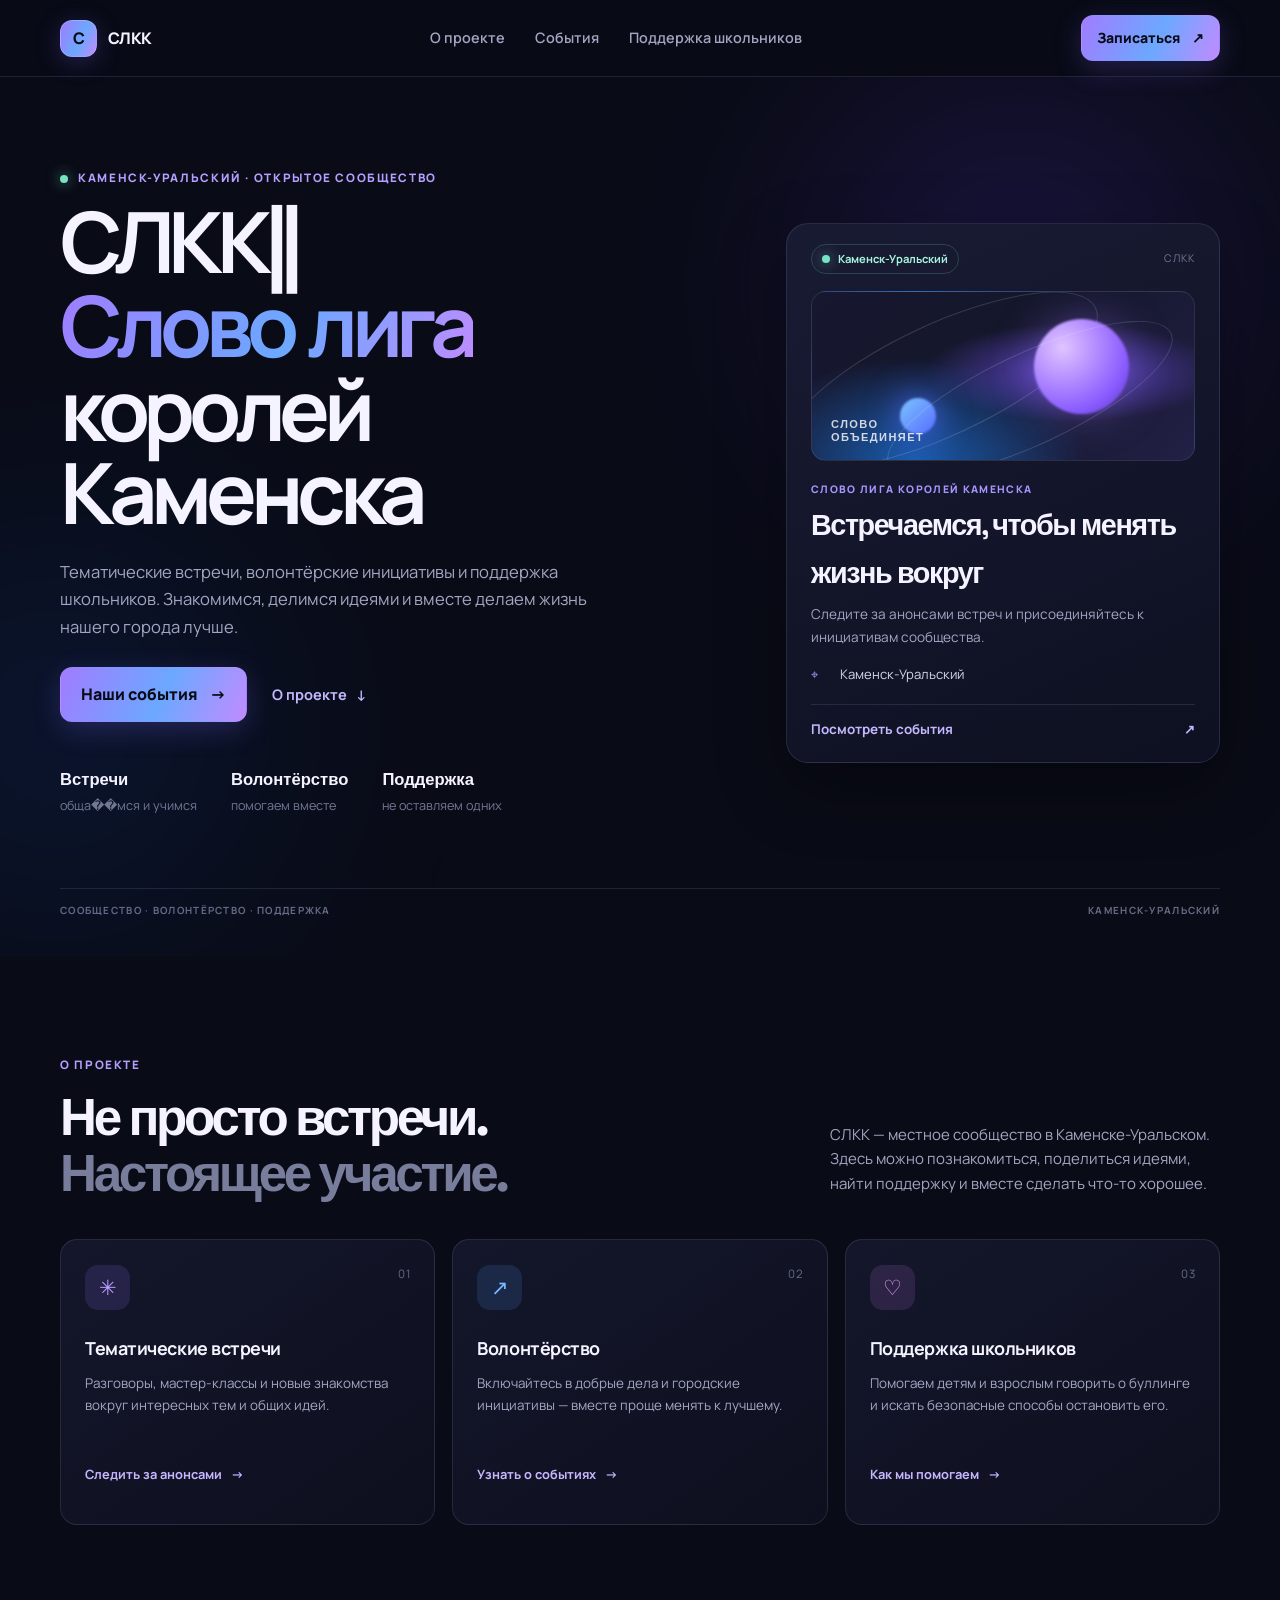
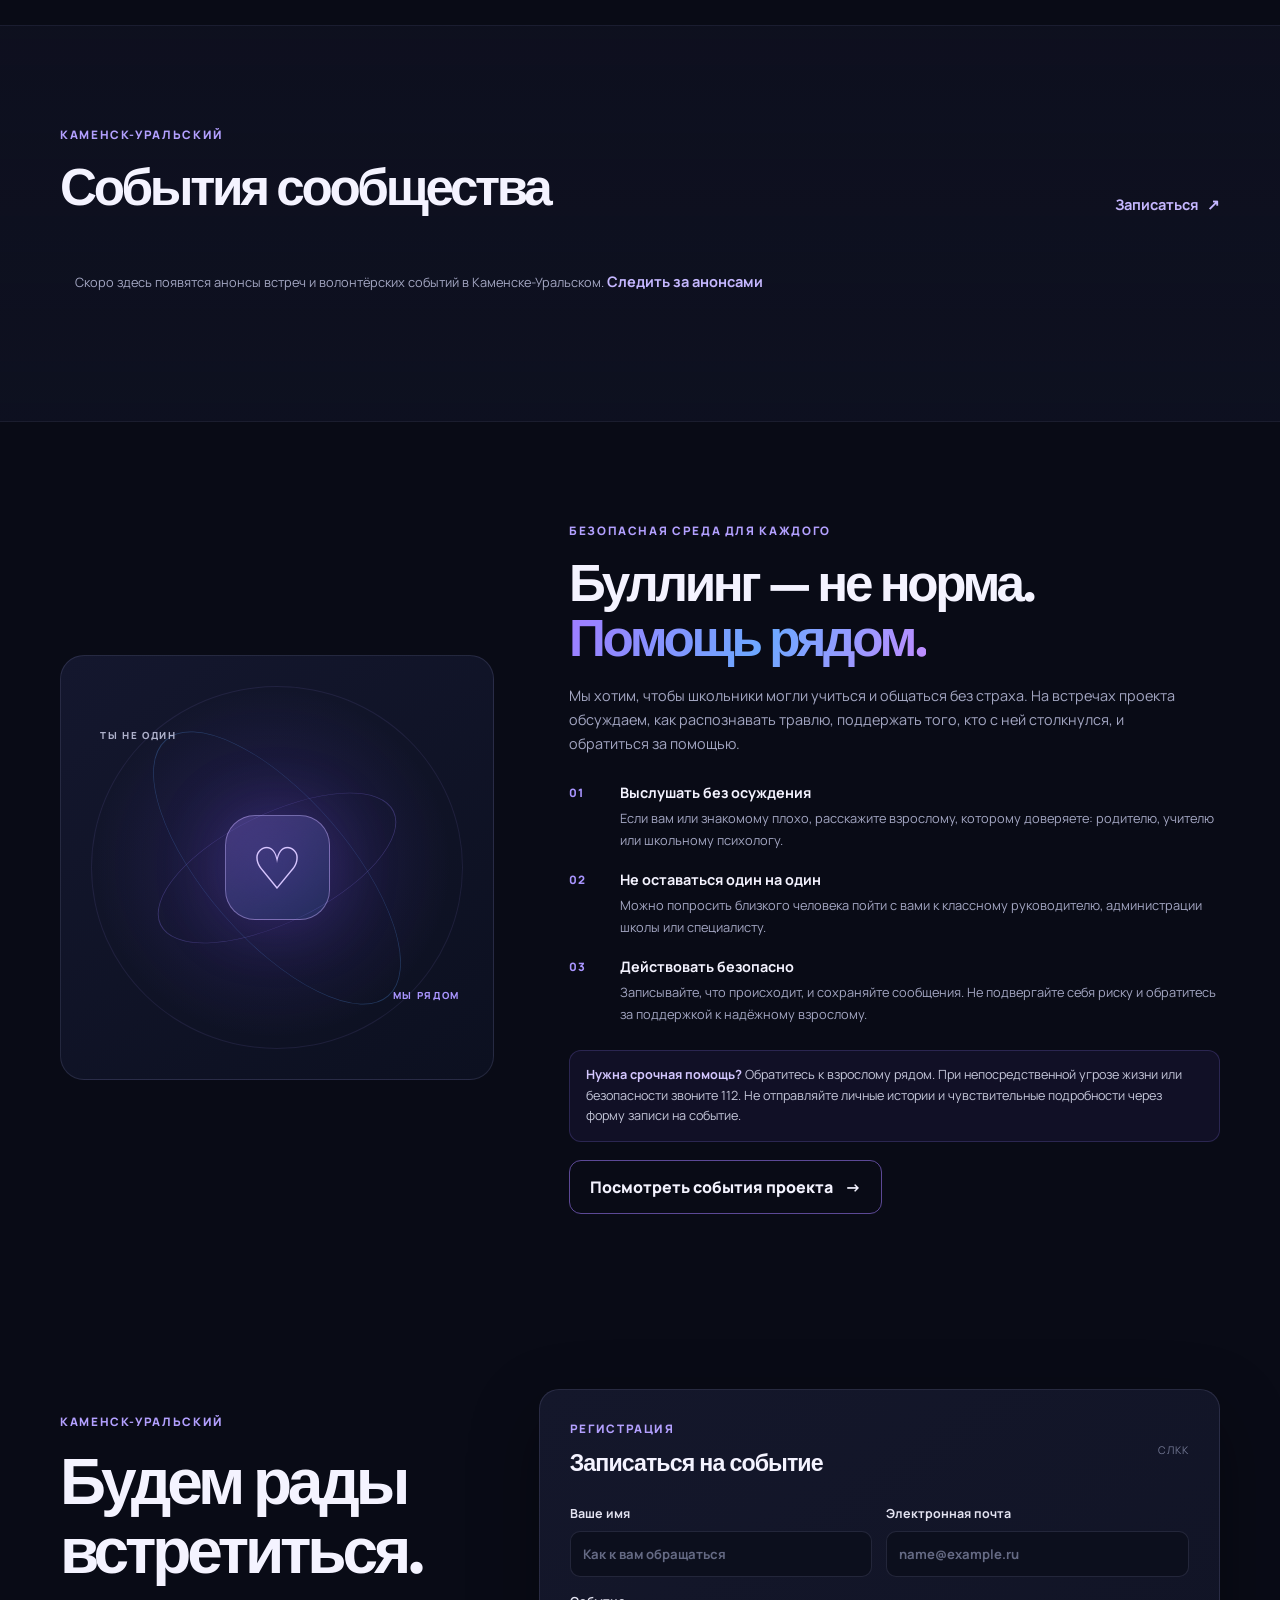
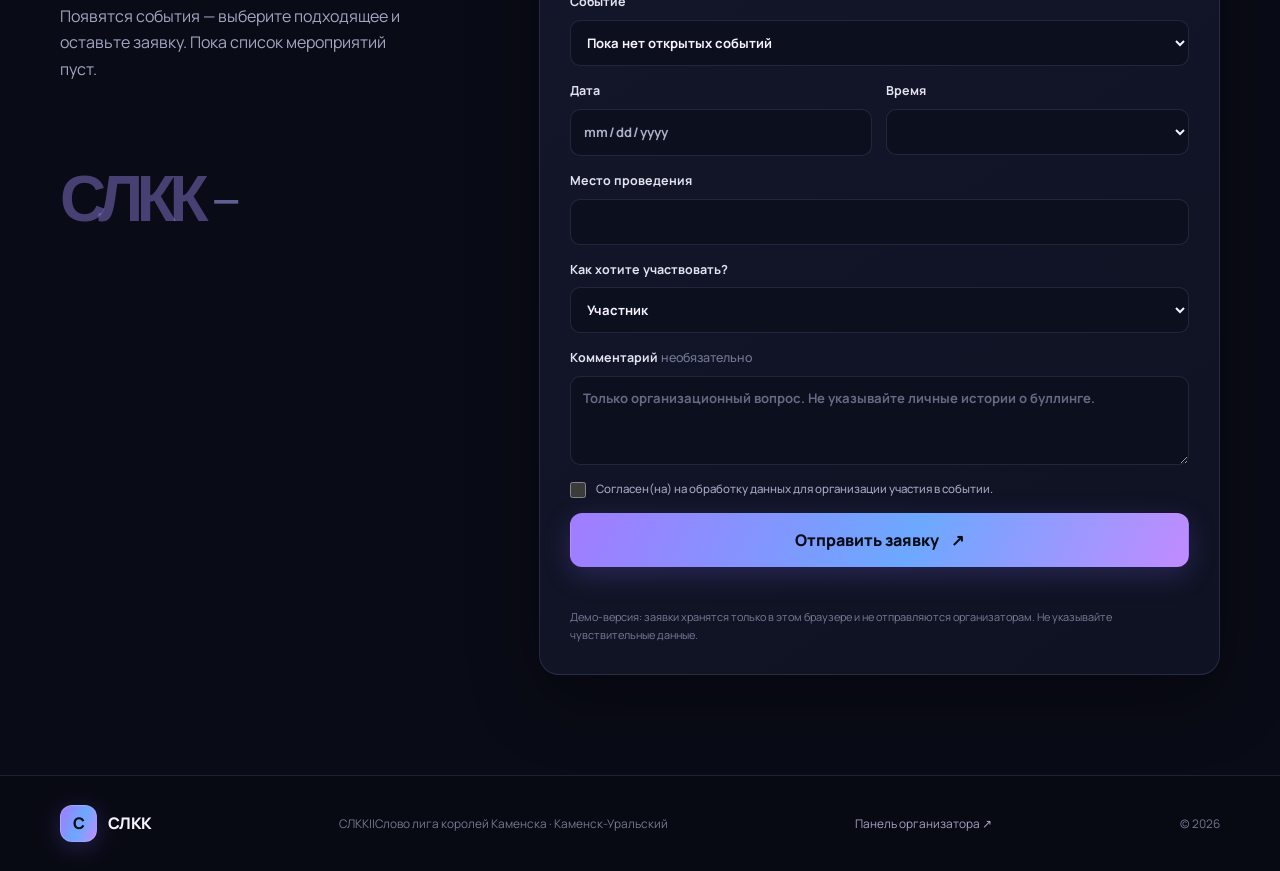
==== commit 9aca3219: "Personalize the site for СЛКК in Kamensk-Uralsky and remove placeholder event listings." ====
--- a/index.html
+++ b/index.html
@@ -4,21 +4,21 @@
     <meta charset="UTF-8" />
     <meta name="viewport" content="width=device-width, initial-scale=1.0" />
     <meta name="theme-color" content="#090b16" />
-    <meta name="description" content="Тематические встречи, волонтёрство и поддержка школьников против буллинга. Выбирайте событие и записывайтесь." />
-    <title>Точка встречи — события, волонтёрство, поддержка</title>
+    <meta name="description" content="СЛКК — Слово лига королей Каменска. Тематические встречи, волонтёрство и поддержка школьников в Каменске-Уральском." />
+    <title>СЛКК||Слово лига королей Каменска</title>
     <link rel="preconnect" href="https://fonts.googleapis.com" />
     <link rel="preconnect" href="https://fonts.gstatic.com" crossorigin />
-    <link href="https://fonts.googleapis.com/css2?family=Manrope:wght@400;500;600;700;800&display=swap" rel="stylesheet" />
+    <link href="https://fonts.googleapis.com/css2?family=Manrope:wght@400;500;600;700;800&family=Space+Grotesk:wght@400;500;600;700&display=swap" rel="stylesheet" />
     <link rel="stylesheet" href="styles.css" />
   </head>
   <body>
     <header class="site-header">
       <div class="container nav">
-        <a class="brand" href="#home" aria-label="Точка встречи — на главную">
-          <span class="brand-mark" aria-hidden="true">Т</span><span>точка встречи</span>
+        <a class="brand" href="#home" aria-label="СЛКК — на главную">
+          <span class="brand-mark" aria-hidden="true">С</span><span>СЛКК</span>
         </a>
         <nav class="main-nav" aria-label="Главная навигация">
-          <a href="#about">О нас</a><a href="#events">События</a><a href="#support">Поддержка школьников</a>
+          <a href="#about">О проекте</a><a href="#events">События</a><a href="#support">Поддержка школьников</a>
         </nav>
         <a class="button button-small" href="#register">Записаться <span aria-hidden="true">↗</span></a>
       </div>
@@ -29,37 +29,37 @@
         <div class="hero-glow hero-glow-one" aria-hidden="true"></div><div class="hero-glow hero-glow-two" aria-hidden="true"></div>
         <div class="container hero-grid">
           <div class="hero-copy">
-            <p class="eyebrow"><span class="status-dot"></span> Люди встречаются. Добрые дела начинаются.</p>
-            <h1>Встречаемся,<br /><span class="gradient-text">чтобы менять</span><br />жизнь вокруг.</h1>
-            <p class="subtext">Тематические события, волонтёрские инициативы и поддержка школьников. Найдите своё сообщество и присоединяйтесь.</p>
-            <div class="hero-actions"><a class="button" href="#events">Выбрать событие <span aria-hidden="true">→</span></a><a class="text-link" href="#about">Узнать о проекте <span aria-hidden="true">↓</span></a></div>
-            <ul class="stat-list" aria-label="О проекте"><li><strong>Вместе</strong><span>создаём сообщество</span></li><li><strong>Открыто</strong><span>для новых идей</span></li><li><strong>С заботой</strong><span>друг о друге</span></li></ul>
+            <p class="eyebrow"><span class="status-dot"></span> Каменск-Уральский · открытое сообщество</p>
+            <h1>СЛКК||<br /><span class="gradient-text">Слово лига</span><br />королей Каменска</h1>
+            <p class="subtext">Тематические встречи, волонтёрские инициативы и поддержка школьников. Знакомимся, делимся идеями и вместе делаем жизнь нашего города лучше.</p>
+            <div class="hero-actions"><a class="button" href="#events">Наши события <span aria-hidden="true">→</span></a><a class="text-link" href="#about">О проекте <span aria-hidden="true">↓</span></a></div>
+            <ul class="stat-list" aria-label="Направления проекта"><li><strong>Встречи</strong><span>обща��мся и учимся</span></li><li><strong>Волонтёрство</strong><span>помогаем вместе</span></li><li><strong>Поддержка</strong><span>не оставляем одних</span></li></ul>
           </div>
-          <aside class="next-event" aria-label="Пример ближайшего события">
-            <div class="next-event-top"><span class="live-pill"><span class="status-dot"></span> Скоро</span><span class="event-index">01 / СОБЫТИЕ</span></div>
-            <div class="event-art" aria-hidden="true"><span class="orb orb-a"></span><span class="orb orb-b"></span><span class="art-caption">ИДЕИ<br />В ДЕЙСТВИИ</span></div>
-            <p class="card-kicker">ТЕМАТИЧЕСКАЯ ВСТРЕЧА</p><h2>Люди и город</h2>
-            <p class="card-description">Обсуждаем, как сделать город доброжелательнее и комфортнее для всех.</p>
-            <div class="event-detail"><span aria-hidden="true">◷</span> 18 ноября · 18:30</div><div class="event-detail"><span aria-hidden="true">⌖</span> Центр культуры «Площадка»</div>
-            <a class="card-link" href="#register">Записаться на встречу <span aria-hidden="true">↗</span></a>
+          <aside class="next-event" aria-label="О проекте">
+            <div class="next-event-top"><span class="live-pill"><span class="status-dot"></span> Каменск-Уральский</span><span class="event-index">СЛКК</span></div>
+            <div class="event-art" aria-hidden="true"><span class="orb orb-a"></span><span class="orb orb-b"></span><span class="art-caption">СЛОВО<br />ОБЪЕДИНЯЕТ</span></div>
+            <p class="card-kicker">СЛОВО ЛИГА КОРОЛЕЙ КАМЕНСКА</p><h2>Встречаемся, чтобы менять жизнь вокруг</h2>
+            <p class="card-description">Следите за анонсами встреч и присоединяйтесь к инициативам сообщества.</p>
+            <div class="event-detail"><span aria-hidden="true">⌖</span> Каменск-Уральский</div>
+            <a class="card-link" href="#events">Посмотреть события <span aria-hidden="true">↗</span></a>
           </aside>
         </div>
-        <div class="container hero-bottom"><span>СООБЩЕСТВО · ВОЛОНТЁРСТВО · ПОДДЕРЖКА</span><span>ПРОСТРАНСТВО, ГДЕ КАЖДЫЙ ВАЖЕН</span></div>
+        <div class="container hero-bottom"><span>СООБЩЕСТВО · ВОЛОНТЁРСТВО · ПОДДЕРЖКА</span><span>КАМЕНСК-УРАЛЬСКИЙ</span></div>
       </section>
 
       <section id="about" class="section">
         <div class="container">
-          <div class="section-heading"><div><p class="section-tag">Зачем мы собираемся</p><h2>Не просто встречи.<br /><span class="muted-heading">Настоящее участие.</span></h2></div><p class="section-intro">Создаём место, где можно познакомиться, поделиться идеями, найти поддержку и вместе сделать что-то хорошее.</p></div>
+          <div class="section-heading"><div><p class="section-tag">О проекте</p><h2>Не просто встречи.<br /><span class="muted-heading">Настоящее участие.</span></h2></div><p class="section-intro">СЛКК — местное сообщество в Каменске-Уральском. Здесь можно познакомиться, поделиться идеями, найти поддержку и вместе сделать что-то хорошее.</p></div>
           <div class="feature-grid">
-            <article class="feature-card"><span class="feature-number">01</span><div class="feature-icon icon-purple" aria-hidden="true">✳</div><h3>Тематические встречи</h3><p>Разговоры, мастер-классы и новые знакомства вокруг интересных тем и общих идей.</p><a href="#events" class="subtle-link">Найти встречу <span aria-hidden="true">→</span></a></article>
-            <article class="feature-card"><span class="feature-number">02</span><div class="feature-icon icon-blue" aria-hidden="true">↗</div><h3>Волонтёрство</h3><p>Включайтесь в добрые дела и городские инициативы — вместе проще менять к лучшему.</p><a href="#events" class="subtle-link">Стать волонтёром <span aria-hidden="true">→</span></a></article>
+            <article class="feature-card"><span class="feature-number">01</span><div class="feature-icon icon-purple" aria-hidden="true">✳</div><h3>Тематические встречи</h3><p>Разговоры, мастер-классы и новые знакомства вокруг интересных тем и общих идей.</p><a href="#events" class="subtle-link">Следить за анонсами <span aria-hidden="true">→</span></a></article>
+            <article class="feature-card"><span class="feature-number">02</span><div class="feature-icon icon-blue" aria-hidden="true">↗</div><h3>Волонтёрство</h3><p>Включайтесь в добрые дела и городские инициативы — вместе проще менять к лучшему.</p><a href="#events" class="subtle-link">Узнать о событиях <span aria-hidden="true">→</span></a></article>
             <article class="feature-card"><span class="feature-number">03</span><div class="feature-icon icon-pink" aria-hidden="true">♡</div><h3>Поддержка школьников</h3><p>Помогаем детям и взрослым говорить о буллинге и искать безопасные способы остановить его.</p><a href="#support" class="subtle-link">Как мы помогаем <span aria-hidden="true">→</span></a></article>
           </div>
         </div>
       </section>
 
       <section id="events" class="section events-section">
-        <div class="container"><div class="section-heading"><div><p class="section-tag">Календарь сообщества</p><h2>События, которые объединяют</h2></div><a class="text-link" href="#register">Присоединиться <span aria-hidden="true">↗</span></a></div>
+        <div class="container"><div class="section-heading"><div><p class="section-tag">Каменск-Уральский</p><h2>События сообщества</h2></div><a class="text-link" href="#register">Записаться <span aria-hidden="true">↗</span></a></div>
           <div class="event-list" id="eventCards" aria-live="polite"></div>
         </div>
       </section>
@@ -68,32 +68,32 @@
         <div class="container support-grid">
           <div class="support-visual" aria-hidden="true"><div class="support-orbit orbit-one"></div><div class="support-orbit orbit-two"></div><div class="support-heart">♡</div><span class="support-word word-one">ТЫ НЕ ОДИН</span><span class="support-word word-two">МЫ РЯДОМ</span></div>
           <div class="support-copy"><p class="section-tag">Безопасная среда для каждого</p><h2>Буллинг — не норма.<br /><span class="gradient-text">Помощь рядом.</span></h2><p class="support-lead">Мы хотим, чтобы школьники могли учиться и общаться без страха. На встречах проекта обсуждаем, как распознавать травлю, поддержать того, кто с ней столкнулся, и обратиться за помощью.</p>
-            <div class="support-steps"><article><span>01</span><div><h3>Выслушать без осуждения</h3><p>Если вам или знакомому плохо, расскажите взрослому, которому доверяете: родителю, учителю или школьному психологу.</p></div></article><article><span>02</span><div><h3>Не оставаться один на один</h3><p>Можно попросить близкого человека пойти с вами к классному руководителю, администрации школы или специалисту.</p></div></article><article><span>03</span><div><h3>Действовать безопасно</h3><p>Записывайте, что происходит, и сохраняйте сообщения. Не отвечайте на травлю опасными действиями и не подвергайте себя риску.</p></div></article></div>
-            <p class="support-note"><strong>Нужна срочная помощь?</strong> Обратитесь к взрослому рядом. При непосредственной угрозе жизни или безопасности звоните 112.</p>
-            <a class="button button-outline" href="#register">Присоединиться к инициативе <span aria-hidden="true">→</span></a>
+            <div class="support-steps"><article><span>01</span><div><h3>Выслушать без осуждения</h3><p>Если вам или знакомому плохо, расскажите взрослому, которому доверяете: родителю, учителю или школьному психологу.</p></div></article><article><span>02</span><div><h3>Не оставаться один на один</h3><p>Можно попросить близкого человека пойти с вами к классному руководителю, администрации школы или специалисту.</p></div></article><article><span>03</span><div><h3>Действовать безопасно</h3><p>Записывайте, что происходит, и сохраняйте сообщения. Не подвергайте себя риску и обратитесь за поддержкой к надёжному взрослому.</p></div></article></div>
+            <p class="support-note"><strong>Нужна срочная помощь?</strong> Обратитесь к взрослому рядом. При непосредственной угрозе жизни или безопасности звоните 112. Не отправляйте личные истории и чувствительные подробности через форму записи на событие.</p>
+            <a class="button button-outline" href="#events">Посмотреть события проекта <span aria-hidden="true">→</span></a>
           </div>
         </div>
       </section>
 
       <section id="register" class="section register-section">
         <div class="container register-grid">
-          <div class="register-copy"><p class="section-tag">Ваш следующий шаг</p><h2>Будем рады<br />встретиться.</h2><p>Выберите событие, время и место. Оставьте контакты — организаторы смогут связаться с вами.</p><div class="register-mark" aria-hidden="true">ТВ<span>—</span></div></div>
+          <div class="register-copy"><p class="section-tag">Каменск-Уральский</p><h2>Будем рады<br />встретиться.</h2><p>Появятся события — выберите подходящее и оставьте заявку. Пока список мероприятий пуст.</p><div class="register-mark" aria-hidden="true">СЛКК<span>—</span></div></div>
           <form id="registrationForm" class="registration-form">
-            <div class="form-title"><div><p class="section-tag">Регистрация</p><h3>Записаться на событие</h3></div><span class="form-step">01 / 01</span></div>
+            <div class="form-title"><div><p class="section-tag">Регистрация</p><h3>Записаться на событие</h3></div><span class="form-step">СЛКК</span></div>
             <div class="field-grid"><label><span>Ваше имя</span><input type="text" name="name" autocomplete="name" placeholder="Как к вам обращаться" required /></label><label><span>Электронная почта</span><input type="email" name="email" autocomplete="email" placeholder="name@example.ru" required /></label></div>
             <label><span>Событие</span><select id="eventSelect" name="event" required></select></label>
-            <div class="field-grid"><label><span>Дата</span><input id="eventDate" type="date" name="date" required /></label><label><span>Время</span><select id="eventTime" name="time" required></select></label></div>
+            <div class="field-grid"><label><span>Дата</span><input id="eventDate" type="date" name="date" required readonly /></label><label><span>Время</span><select id="eventTime" name="time" required></select></label></div>
             <label><span>Место проведения</span><input id="eventLocation" type="text" name="location" readonly /></label>
             <label><span>Как хотите участвовать?</span><select name="role"><option value="Участник">Участник</option><option value="Волонтёр">Волонтёр</option><option value="Спикер / ведущий">Спикер / ведущий</option></select></label>
-            <label><span>Комментарий <em>необязательно</em></span><textarea name="message" rows="3" placeholder="Вопрос или пожелание организаторам"></textarea></label>
+            <label><span>Комментарий <em>необязательно</em></span><textarea name="message" rows="3" placeholder="Только организационный вопрос. Не указывайте личные истории о буллинге."></textarea></label>
             <label class="checkbox-line"><input type="checkbox" name="consent" required /><span>Согласен(на) на обработку данных для организации участия в событии.</span></label>
             <button type="submit" class="button submit-button">Отправить заявку <span aria-hidden="true">↗</span></button><p id="formMessage" class="form-message" aria-live="polite"></p>
-            <p class="privacy-note">Демо-версия: заявки сохраняются только в этом браузере и не отправляются организаторам.</p>
+            <p class="privacy-note">Демо-версия: заявки хранятся только в этом браузере и не отправляются организаторам. Не указывайте чувствительные данные.</p>
           </form>
         </div>
       </section>
     </main>
-    <footer class="site-footer"><div class="container footer-row"><a class="brand" href="#home"><span class="brand-mark" aria-hidden="true">Т</span><span>точка встречи</span></a><p>События, волонтёрство и поддержка — вместе.</p><a href="admin.html" class="footer-admin">Панель организатора <span aria-hidden="true">↗</span></a><span class="copyright">© 2026</span></div></footer>
+    <footer class="site-footer"><div class="container footer-row"><a class="brand" href="#home"><span class="brand-mark" aria-hidden="true">С</span><span>СЛКК</span></a><p>СЛКК||Слово лига королей Каменска · Каменск-Уральский</p><a href="admin.html" class="footer-admin">Панель организатора <span aria-hidden="true">↗</span></a><span class="copyright">© 2026</span></div></footer>
     <script src="script.js"></script>
   </body>
 </html>
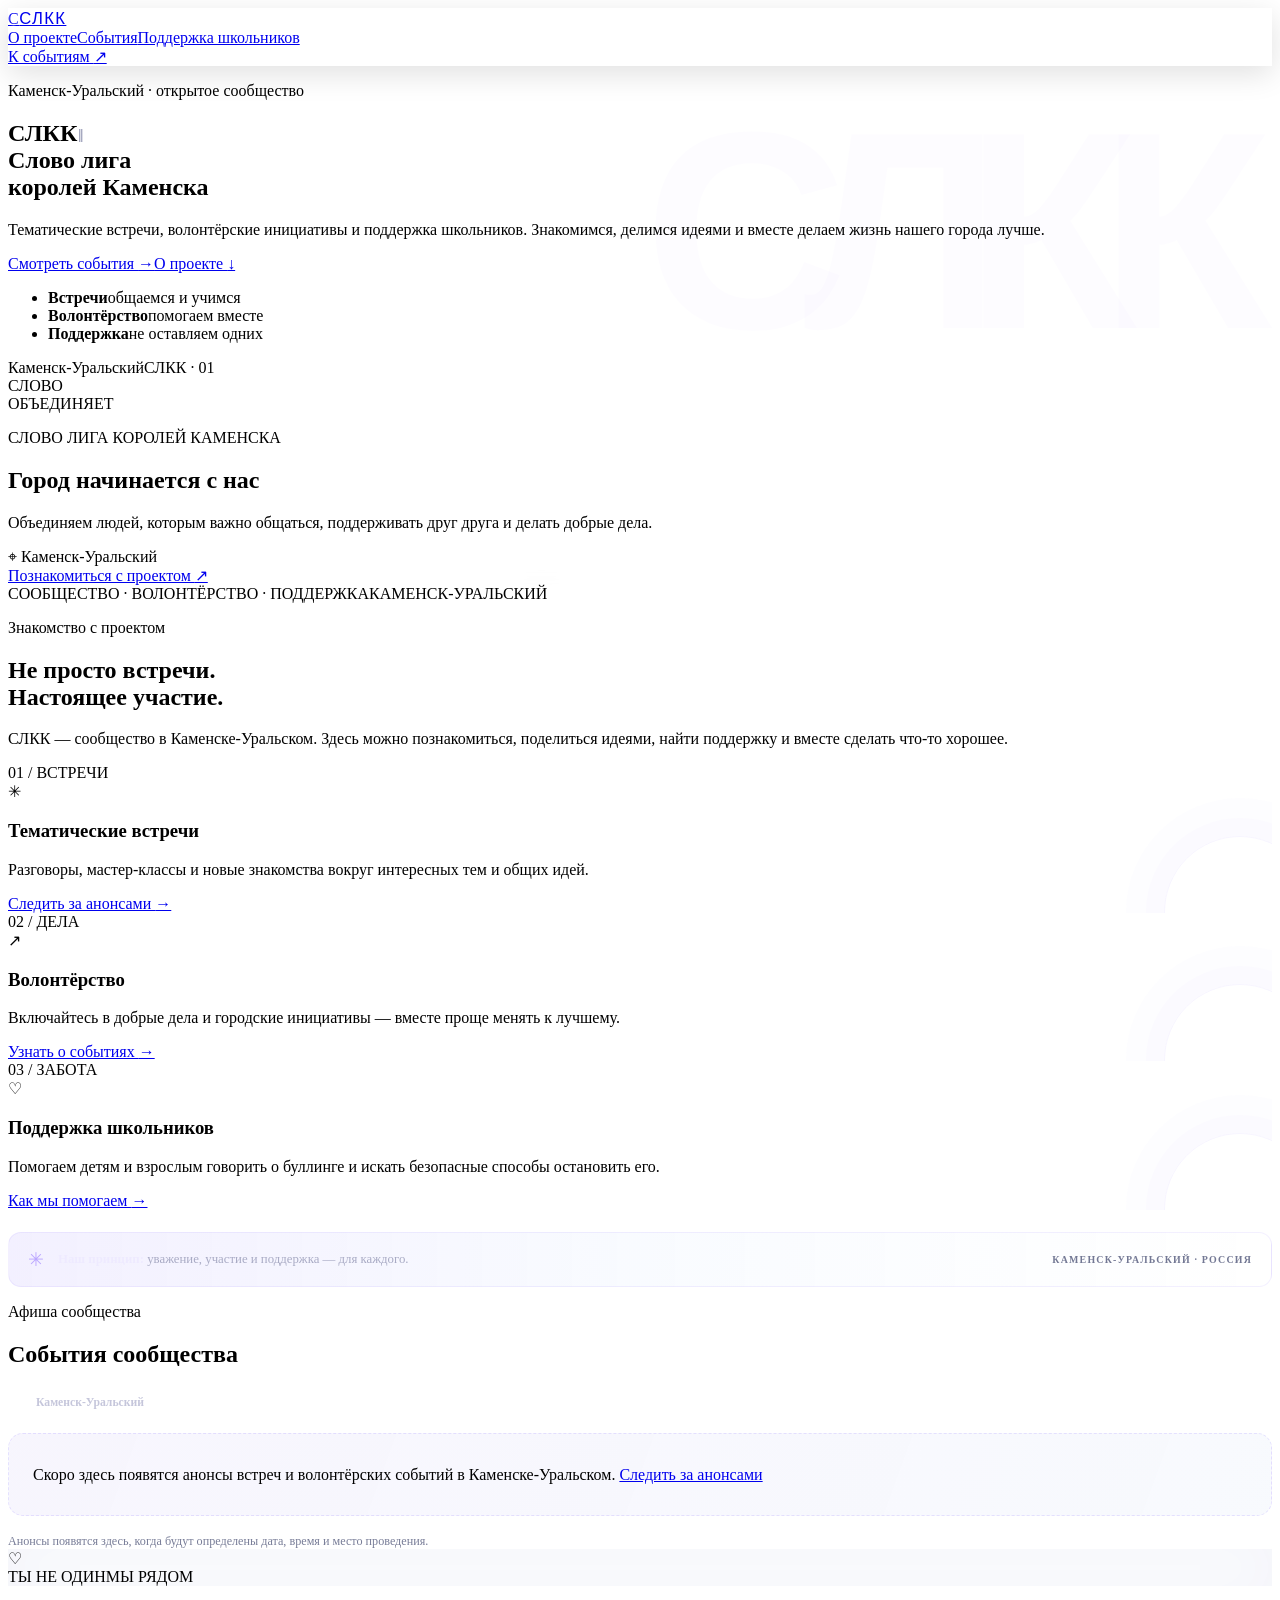
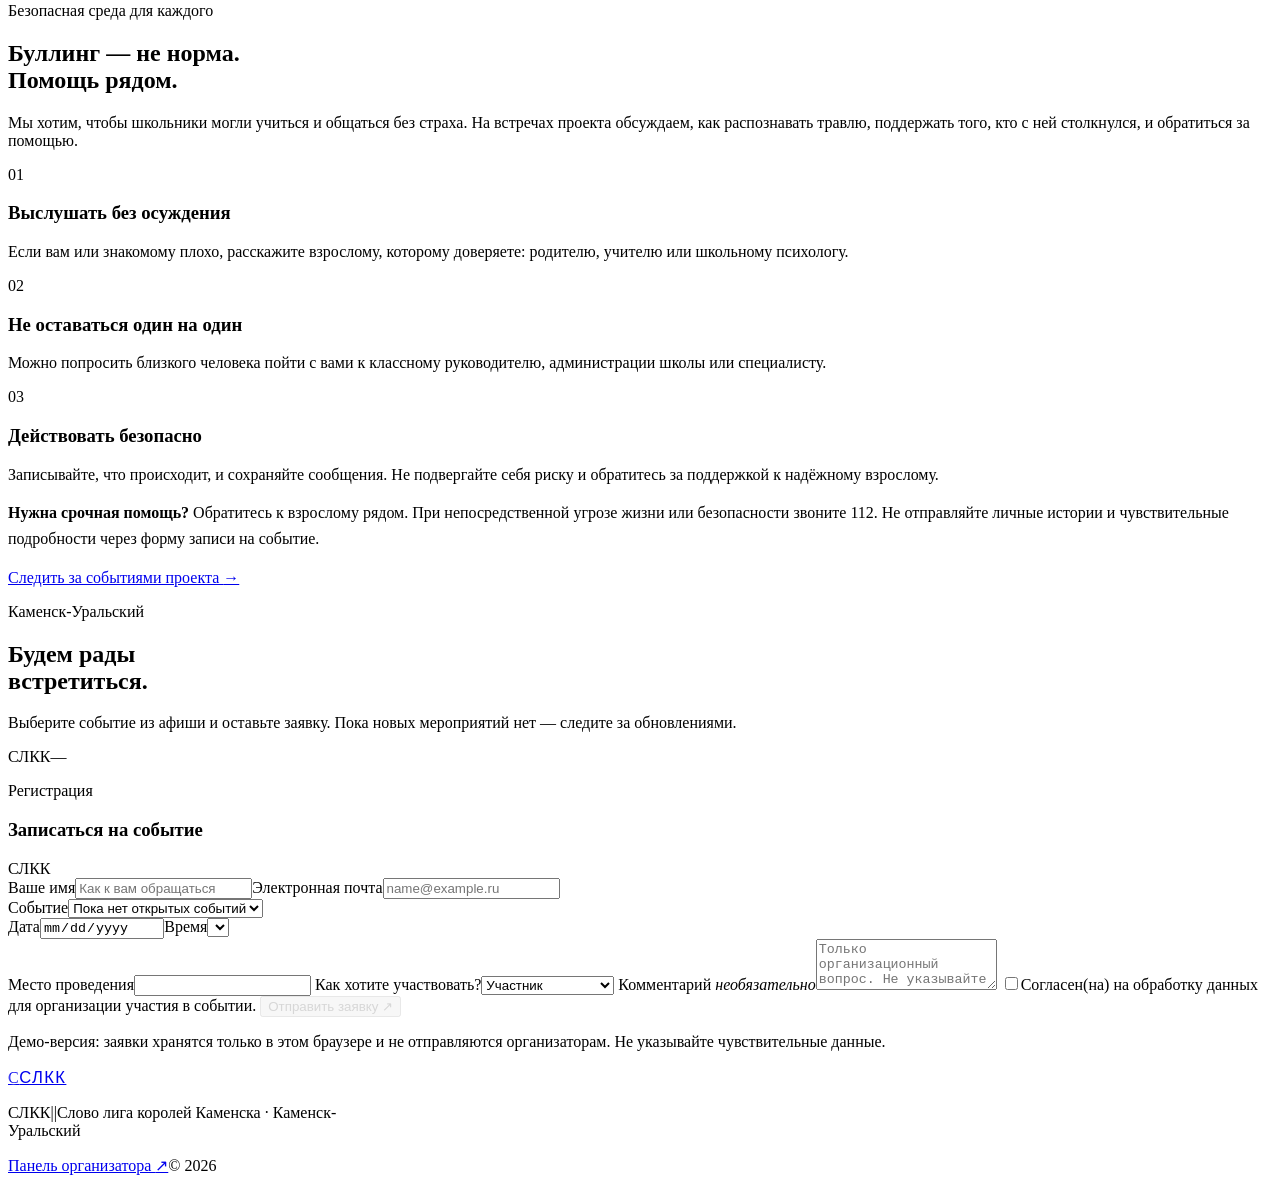
==== commit e6feb775: "Polish the SLKK visual identity and site copy for Kamensk-Uralsky." ====
--- a/index.html
+++ b/index.html
@@ -5,7 +5,7 @@
     <meta name="viewport" content="width=device-width, initial-scale=1.0" />
     <meta name="theme-color" content="#090b16" />
     <meta name="description" content="СЛКК — Слово лига королей Каменска. Тематические встречи, волонтёрство и поддержка школьников в Каменске-Уральском." />
-    <title>СЛКК||Слово лига королей Каменска</title>
+    <title>СЛКК — Слово лига королей Каменска</title>
     <link rel="preconnect" href="https://fonts.googleapis.com" />
     <link rel="preconnect" href="https://fonts.gstatic.com" crossorigin />
     <link href="https://fonts.googleapis.com/css2?family=Manrope:wght@400;500;600;700;800&family=Space+Grotesk:wght@400;500;600;700&display=swap" rel="stylesheet" />
@@ -20,7 +20,7 @@
         <nav class="main-nav" aria-label="Главная навигация">
           <a href="#about">О проекте</a><a href="#events">События</a><a href="#support">Поддержка школьников</a>
         </nav>
-        <a class="button button-small" href="#register">Записаться <span aria-hidden="true">↗</span></a>
+        <a class="button button-small" href="#events">К событиям <span aria-hidden="true">↗</span></a>
       </div>
     </header>
 
@@ -30,18 +30,18 @@
         <div class="container hero-grid">
           <div class="hero-copy">
             <p class="eyebrow"><span class="status-dot"></span> Каменск-Уральский · открытое сообщество</p>
-            <h1>СЛКК||<br /><span class="gradient-text">Слово лига</span><br />королей Каменска</h1>
+            <h1>СЛКК<span class="title-divider">||</span><br /><span class="gradient-text">Слово лига</span><br />королей Каменска</h1>
             <p class="subtext">Тематические встречи, волонтёрские инициативы и поддержка школьников. Знакомимся, делимся идеями и вместе делаем жизнь нашего города лучше.</p>
-            <div class="hero-actions"><a class="button" href="#events">Наши события <span aria-hidden="true">→</span></a><a class="text-link" href="#about">О проекте <span aria-hidden="true">↓</span></a></div>
-            <ul class="stat-list" aria-label="Направления проекта"><li><strong>Встречи</strong><span>обща��мся и учимся</span></li><li><strong>Волонтёрство</strong><span>помогаем вместе</span></li><li><strong>Поддержка</strong><span>не оставляем одних</span></li></ul>
+            <div class="hero-actions"><a class="button" href="#events">Смотреть события <span aria-hidden="true">→</span></a><a class="text-link" href="#about">О проекте <span aria-hidden="true">↓</span></a></div>
+            <ul class="stat-list" aria-label="Направления проекта"><li><strong>Встречи</strong><span>общаемся и учимся</span></li><li><strong>Волонтёрство</strong><span>помогаем вместе</span></li><li><strong>Поддержка</strong><span>не оставляем одних</span></li></ul>
           </div>
           <aside class="next-event" aria-label="О проекте">
-            <div class="next-event-top"><span class="live-pill"><span class="status-dot"></span> Каменск-Уральский</span><span class="event-index">СЛКК</span></div>
-            <div class="event-art" aria-hidden="true"><span class="orb orb-a"></span><span class="orb orb-b"></span><span class="art-caption">СЛОВО<br />ОБЪЕДИНЯЕТ</span></div>
-            <p class="card-kicker">СЛОВО ЛИГА КОРОЛЕЙ КАМЕНСКА</p><h2>Встречаемся, чтобы менять жизнь вокруг</h2>
-            <p class="card-description">Следите за анонсами встреч и присоединяйтесь к инициативам сообщества.</p>
+            <div class="next-event-top"><span class="live-pill"><span class="status-dot"></span> Каменск-Уральский</span><span class="event-index">СЛКК · 01</span></div>
+            <div class="event-art" aria-hidden="true"><span class="orb orb-a"></span><span class="orb orb-b"></span><span class="art-caption">СЛОВО<br />ОБЪЕДИНЯЕТ</span><span class="art-monogram">СЛКК</span></div>
+            <p class="card-kicker">СЛОВО ЛИГА КОРОЛЕЙ КАМЕНСКА</p><h2>Город начинается с нас</h2>
+            <p class="card-description">Объединяем людей, которым важно общаться, поддерживать друг друга и делать добрые дела.</p>
             <div class="event-detail"><span aria-hidden="true">⌖</span> Каменск-Уральский</div>
-            <a class="card-link" href="#events">Посмотреть события <span aria-hidden="true">↗</span></a>
+            <a class="card-link" href="#about">Познакомиться с проектом <span aria-hidden="true">↗</span></a>
           </aside>
         </div>
         <div class="container hero-bottom"><span>СООБЩЕСТВО · ВОЛОНТЁРСТВО · ПОДДЕРЖКА</span><span>КАМЕНСК-УРАЛЬСКИЙ</span></div>
@@ -49,18 +49,20 @@
 
       <section id="about" class="section">
         <div class="container">
-          <div class="section-heading"><div><p class="section-tag">О проекте</p><h2>Не просто встречи.<br /><span class="muted-heading">Настоящее участие.</span></h2></div><p class="section-intro">СЛКК — местное сообщество в Каменске-Уральском. Здесь можно познакомиться, поделиться идеями, найти поддержку и вместе сделать что-то хорошее.</p></div>
+          <div class="section-heading"><div><p class="section-tag">Знакомство с проектом</p><h2>Не просто встречи.<br /><span class="muted-heading">Настоящее участие.</span></h2></div><p class="section-intro">СЛКК — сообщество в Каменске-Уральском. Здесь можно познакомиться, поделиться идеями, найти поддержку и вместе сделать что-то хорошее.</p></div>
           <div class="feature-grid">
-            <article class="feature-card"><span class="feature-number">01</span><div class="feature-icon icon-purple" aria-hidden="true">✳</div><h3>Тематические встречи</h3><p>Разговоры, мастер-классы и новые знакомства вокруг интересных тем и общих идей.</p><a href="#events" class="subtle-link">Следить за анонсами <span aria-hidden="true">→</span></a></article>
-            <article class="feature-card"><span class="feature-number">02</span><div class="feature-icon icon-blue" aria-hidden="true">↗</div><h3>Волонтёрство</h3><p>Включайтесь в добрые дела и городские инициативы — вместе проще менять к лучшему.</p><a href="#events" class="subtle-link">Узнать о событиях <span aria-hidden="true">→</span></a></article>
-            <article class="feature-card"><span class="feature-number">03</span><div class="feature-icon icon-pink" aria-hidden="true">♡</div><h3>Поддержка школьников</h3><p>Помогаем детям и взрослым говорить о буллинге и искать безопасные способы остановить его.</p><a href="#support" class="subtle-link">Как мы помогаем <span aria-hidden="true">→</span></a></article>
+            <article class="feature-card"><span class="feature-number">01 / ВСТРЕЧИ</span><div class="feature-icon icon-purple" aria-hidden="true">✳</div><h3>Тематические встречи</h3><p>Разговоры, мастер-классы и новые знакомства вокруг интересных тем и общих идей.</p><a href="#events" class="subtle-link">Следить за анонсами <span aria-hidden="true">→</span></a></article>
+            <article class="feature-card"><span class="feature-number">02 / ДЕЛА</span><div class="feature-icon icon-blue" aria-hidden="true">↗</div><h3>Волонтёрство</h3><p>Включайтесь в добрые дела и городские инициативы — вместе проще менять к лучшему.</p><a href="#events" class="subtle-link">Узнать о событиях <span aria-hidden="true">→</span></a></article>
+            <article class="feature-card"><span class="feature-number">03 / ЗАБОТА</span><div class="feature-icon icon-pink" aria-hidden="true">♡</div><h3>Поддержка школьников</h3><p>Помогаем детям и взрослым говорить о буллинге и искать безопасные способы остановить его.</p><a href="#support" class="subtle-link">Как мы помогаем <span aria-hidden="true">→</span></a></article>
           </div>
+          <div class="values-strip"><span class="values-star" aria-hidden="true">✳</span><p><strong>Наш принцип:</strong> уважение, участие и поддержка — для каждого.</p><span class="values-location">КАМЕНСК-УРАЛЬСКИЙ · РОССИЯ</span></div>
         </div>
       </section>
 
       <section id="events" class="section events-section">
-        <div class="container"><div class="section-heading"><div><p class="section-tag">Каменск-Уральский</p><h2>События сообщества</h2></div><a class="text-link" href="#register">Записаться <span aria-hidden="true">↗</span></a></div>
+        <div class="container"><div class="section-heading"><div><p class="section-tag">Афиша сообщества</p><h2>События сообщества</h2></div><span class="city-chip"><span class="status-dot"></span> Каменск-Уральский</span></div>
           <div class="event-list" id="eventCards" aria-live="polite"></div>
+          <p class="events-hint">Анонсы появятся здесь, когда будут определены дата, время и место проведения.</p>
         </div>
       </section>
 
@@ -70,14 +72,14 @@
           <div class="support-copy"><p class="section-tag">Безопасная среда для каждого</p><h2>Буллинг — не норма.<br /><span class="gradient-text">Помощь рядом.</span></h2><p class="support-lead">Мы хотим, чтобы школьники могли учиться и общаться без страха. На встречах проекта обсуждаем, как распознавать травлю, поддержать того, кто с ней столкнулся, и обратиться за помощью.</p>
             <div class="support-steps"><article><span>01</span><div><h3>Выслушать без осуждения</h3><p>Если вам или знакомому плохо, расскажите взрослому, которому доверяете: родителю, учителю или школьному психологу.</p></div></article><article><span>02</span><div><h3>Не оставаться один на один</h3><p>Можно попросить близкого человека пойти с вами к классному руководителю, администрации школы или специалисту.</p></div></article><article><span>03</span><div><h3>Действовать безопасно</h3><p>Записывайте, что происходит, и сохраняйте сообщения. Не подвергайте себя риску и обратитесь за поддержкой к надёжному взрослому.</p></div></article></div>
             <p class="support-note"><strong>Нужна срочная помощь?</strong> Обратитесь к взрослому рядом. При непосредственной угрозе жизни или безопасности звоните 112. Не отправляйте личные истории и чувствительные подробности через форму записи на событие.</p>
-            <a class="button button-outline" href="#events">Посмотреть события проекта <span aria-hidden="true">→</span></a>
+            <a class="button button-outline" href="#events">Следить за событиями проекта <span aria-hidden="true">→</span></a>
           </div>
         </div>
       </section>
 
       <section id="register" class="section register-section">
         <div class="container register-grid">
-          <div class="register-copy"><p class="section-tag">Каменск-Уральский</p><h2>Будем рады<br />встретиться.</h2><p>Появятся события — выберите подходящее и оставьте заявку. Пока список мероприятий пуст.</p><div class="register-mark" aria-hidden="true">СЛКК<span>—</span></div></div>
+          <div class="register-copy"><p class="section-tag">Каменск-Уральский</p><h2>Будем рады<br />встретиться.</h2><p>Выберите событие из афиши и оставьте заявку. Пока новых мероприятий нет — следите за обновлениями.</p><div class="register-mark" aria-hidden="true">СЛКК<span>—</span></div></div>
           <form id="registrationForm" class="registration-form">
             <div class="form-title"><div><p class="section-tag">Регистрация</p><h3>Записаться на событие</h3></div><span class="form-step">СЛКК</span></div>
             <div class="field-grid"><label><span>Ваше имя</span><input type="text" name="name" autocomplete="name" placeholder="Как к вам обращаться" required /></label><label><span>Электронная почта</span><input type="email" name="email" autocomplete="email" placeholder="name@example.ru" required /></label></div>
--- a/styles.css
+++ b/styles.css
@@ -1,7 +1,6 @@
-@import url('https://fonts.googleapis.com/css2?family=Space+Grotesk:wght@400;500;600;700&display=swap');
 
-:root{color-scheme:dark;--bg:#090b16;--bg-soft:#0d1020;--surface:#12162a;--surface-2:#171b32;--text:#f4f3ff;--muted:#a3a6c2;--faint:#737894;--purple:#9b7bff;--blue:#57a6ff;--pink:#db8aff;--line:rgba(195,190,255,.13);--shadow:0 24px 70px rgba(0,0,0,.32);--gradient:linear-gradient(115deg,#a17cff 0%,#6ca8ff 55%,#c18bff 100%)}
-*{box-sizing:border-box}html{scroll-behavior:smooth;scroll-padding-top:90px}body{margin:0;background:var(--bg);color:var(--text);font-family:'Manrope',sans-serif;line-height:1.65}a{color:inherit;text-decoration:none}button,input,textarea,select{font:inherit}button,a{-webkit-tap-highlight-color:transparent}.container{width:min(1160px,calc(100% - 44px));margin-inline:auto}.site-header{position:sticky;top:0;z-index:20;background:rgba(9,11,22,.82);backdrop-filter:blur(18px);border-bottom:1px solid var(--line)}.nav{min-height:76px;display:flex;align-items:center;justify-content:space-between;gap:22px}.brand{display:inline-flex;align-items:center;gap:11px;font-weight:800;letter-spacing:-.04em}.brand-mark{width:37px;height:37px;display:grid;place-items:center;border:1px solid rgba(255,255,255,.15);border-radius:12px;background:var(--gradient);color:#0a0b17;font-weight:800;box-shadow:0 5px 25px rgba(130,100,255,.25)}.main-nav{display:flex;align-items:center;gap:30px;color:var(--muted);font-size:.9rem;font-weight:600}.main-nav a,.footer-admin{transition:color .2s}.main-nav a:hover,.footer-admin:hover{color:#c1abff}.button{display:inline-flex;align-items:center;justify-content:center;gap:12px;border:1px solid transparent;border-radius:12px;padding:13px 20px;background:var(--gradient);color:#090b16;font-weight:800;box-shadow:0 8px 28px rgba(125,103,255,.23);transition:transform .2s,box-shadow .2s;cursor:pointer}.button:hover{transform:translateY(-2px);box-shadow:0 12px 35px rgba(125,103,255,.35)}.button-small{padding:10px 15px;font-size:.88rem}.button-outline{background:transparent;color:var(--text);border-color:rgba(161,124,255,.55);box-shadow:none}.button-outline:hover{background:rgba(161,124,255,.1);box-shadow:none}.hero{position:relative;overflow:hidden;padding:74px 0 25px;min-height:640px}.hero-glow{position:absolute;width:420px;height:420px;border-radius:50%;filter:blur(120px);opacity:.2;pointer-events:none}.hero-glow-one{top:0;right:4%;background:#6138df}.hero-glow-two{bottom:2%;left:-12%;background:#1451bd;opacity:.15}.hero-grid{position:relative;z-index:1;display:grid;grid-template-columns:1.2fr .8fr;gap:75px;align-items:center}.hero-copy{padding:18px 0}.eyebrow,.section-tag{margin:0 0 15px;color:#b3a0ff;font-size:.73rem;font-weight:800;letter-spacing:.14em;text-transform:uppercase}.eyebrow{display:flex;align-items:center;gap:10px}.status-dot{width:8px;height:8px;border-radius:50%;background:#77e3c2;box-shadow:0 0 14px rgba(119,227,194,.75)}h1,h2,h3,p{margin-top:0}.hero h1{margin-bottom:20px;font-family:'Space Grotesk','Manrope',sans-serif;font-size:clamp(3.2rem,6.6vw,5.7rem);line-height:.99;letter-spacing:-.075em}.gradient-text{color:transparent;background:var(--gradient);background-clip:text;-webkit-background-clip:text}.subtext{max-width:570px;color:var(--muted);font-size:1.04rem}.hero-actions{display:flex;align-items:center;gap:25px;margin-top:27px}.text-link,.subtle-link{display:inline-flex;align-items:center;gap:9px;color:#c5b7ff;font-size:.91rem;font-weight:700}.text-link:hover,.subtle-link:hover{color:#fff}.stat-list{display:flex;gap:34px;list-style:none;padding:0;margin:44px 0 0}.stat-list li{display:flex;flex-direction:column;gap:3px}.stat-list strong{font-family:'Space Grotesk',sans-serif;font-size:1.04rem}.stat-list span{color:var(--faint);font-size:.79rem}.next-event{position:relative;overflow:hidden;border:1px solid var(--line);border-radius:22px;background:linear-gradient(155deg,rgba(26,28,52,.96),rgba(14,17,34,.97));padding:20px 24px 22px;box-shadow:var(--shadow)}.next-event-top{display:flex;align-items:center;justify-content:space-between}.live-pill{display:inline-flex;align-items:center;gap:8px;padding:5px 10px;border:1px solid rgba(119,227,194,.2);border-radius:30px;color:#a6f2dc;font-size:.7rem;font-weight:700}.event-index{color:var(--faint);font-size:.66rem;letter-spacing:.1em}.event-art{height:170px;position:relative;overflow:hidden;margin:17px 0 20px;border:1px solid rgba(255,255,255,.1);border-radius:15px;background:radial-gradient(ellipse at 68% 48%,rgba(121,87,255,.72),transparent 40%),radial-gradient(ellipse at 27% 100%,rgba(29,125,236,.68),transparent 43%),linear-gradient(130deg,#17172f,#14172b 50%,#222046)}.event-art:before,.event-art:after{content:'';position:absolute;border:1px solid rgba(255,255,255,.15);border-radius:50%;transform:rotate(-25deg)}.event-art:before{width:340px;height:110px;top:32px;left:-42px}.event-art:after{width:310px;height:90px;top:61px;left:62px}.orb{position:absolute;border-radius:50%;filter:blur(1px)}.orb-a{width:95px;height:95px;top:27px;right:65px;background:radial-gradient(circle at 30% 30%,#e0c4ff,#8b5cff 68%,#5335bd);box-shadow:0 0 45px rgba(157,111,255,.42)}.orb-b{width:36px;height:36px;bottom:26px;left:88px;background:linear-gradient(135deg,#7cc5ff,#566bff);box-shadow:0 0 35px #506aff}.art-caption{position:absolute;left:19px;bottom:15px;z-index:1;font-family:'Space Grotesk',sans-serif;font-size:.69rem;font-weight:700;line-height:1.25;letter-spacing:.13em;color:rgba(255,255,255,.8)}.card-kicker{margin:0 0 4px;color:#a995ff;font-size:.65rem;font-weight:800;letter-spacing:.13em}.next-event h2{margin-bottom:6px;font-family:'Space Grotesk',sans-serif;font-size:1.8rem;letter-spacing:-.05em}.card-description{margin:0 0 16px;color:var(--muted);font-size:.85rem}.event-detail{display:flex;align-items:center;gap:11px;margin:6px 0;color:#d4d5e7;font-size:.82rem}.event-detail span{width:18px;color:#a995ff}.card-link{display:flex;justify-content:space-between;align-items:center;margin-top:18px;padding-top:13px;border-top:1px solid var(--line);color:#c5b7ff;font-size:.84rem;font-weight:700}.hero-bottom{display:flex;justify-content:space-between;margin-top:53px;padding:13px 0;border-top:1px solid var(--line);color:#686c87;font-size:.62rem;font-weight:700;letter-spacing:.13em}.section{padding:100px 0}.section-heading{display:flex;align-items:end;justify-content:space-between;gap:30px;margin-bottom:38px}.section-heading h2,.support-copy h2,.register-copy h2{margin:0;font-family:'Space Grotesk',sans-serif;font-size:clamp(2.2rem,4vw,3.55rem);line-height:1.08;letter-spacing:-.065em}.muted-heading{color:#787d9b}.section-intro{max-width:390px;margin:0 0 4px;color:var(--muted);font-size:.94rem}.feature-grid{display:grid;grid-template-columns:repeat(3,minmax(0,1fr));gap:17px}.feature-card{position:relative;min-height:286px;padding:25px 24px;border:1px solid var(--line);border-radius:17px;background:linear-gradient(145deg,rgba(21,24,44,.95),rgba(14,16,31,.96));transition:transform .2s,border-color .2s}.feature-card:hover,.event-card:hover{transform:translateY(-4px);border-color:rgba(161,124,255,.4)}.feature-number{position:absolute;right:23px;top:24px;color:#656a86;font-size:.72rem;letter-spacing:.08em}.feature-icon{width:45px;height:45px;display:grid;place-items:center;border-radius:13px;margin-bottom:24px;font-size:1.3rem}.icon-purple{background:rgba(146,111,255,.15);color:#b99dff}.icon-blue{background:rgba(80,157,255,.14);color:#79b9ff}.icon-pink{background:rgba(217,133,255,.13);color:#e0a1ff}.feature-card h3{margin-bottom:8px;font-size:1.12rem;letter-spacing:-.025em}.feature-card p{min-height:68px;margin-bottom:20px;color:var(--muted);font-size:.84rem}.subtle-link{font-size:.8rem}.events-section{background:linear-gradient(180deg,rgba(17,19,37,.58),rgba(14,17,33,.88));border-block:1px solid rgba(195,190,255,.07)}.event-list{display:grid;grid-template-columns:repeat(3,minmax(0,1fr));gap:17px}.event-card{display:flex;flex-direction:column;min-height:310px;padding:22px;border:1px solid var(--line);border-radius:17px;background:rgba(20,23,43,.9);transition:transform .2s,border-color .2s}.event-card-top{display:flex;justify-content:space-between;align-items:center;gap:10px;margin-bottom:17px}.event-category{padding:5px 9px;border-radius:20px;background:rgba(148,117,255,.13);color:#c4b1ff;font-size:.65rem;font-weight:800}.event-date-label{color:var(--faint);font-size:.7rem}.event-card h3{margin-bottom:9px;font-family:'Space Grotesk',sans-serif;font-size:1.28rem;line-height:1.2;letter-spacing:-.04em}.event-card>p{margin-bottom:16px;color:var(--muted);font-size:.82rem}.event-card-info{display:grid;gap:7px;margin-top:auto;padding-top:15px;border-top:1px solid var(--line);color:#c4c6d9;font-size:.76rem}.event-card-info span{display:flex;gap:9px}.event-card-info b{color:#a995ff;font-weight:500}.event-card .button{width:100%;margin-top:16px;padding:10px;font-size:.8rem}.empty-state{grid-column:1/-1;color:var(--muted)}.support-section{overflow:hidden}.support-grid{display:grid;grid-template-columns:.8fr 1.2fr;gap:75px;align-items:center}.support-visual{position:relative;min-height:425px;display:grid;place-items:center;overflow:hidden;border:1px solid var(--line);border-radius:24px;background:radial-gradient(ellipse at 49% 49%,rgba(105,71,221,.23),transparent 57%),linear-gradient(145deg,#14172e,#0c1020)}.support-visual:before{content:'';position:absolute;inset:30px;border:1px solid rgba(169,146,255,.1);border-radius:50%}.support-orbit{position:absolute;width:260px;height:260px;border:1px solid rgba(149,126,255,.27);border-radius:50%;transform:rotate(-26deg) scaleY(.42)}.orbit-two{width:340px;height:340px;transform:rotate(49deg) scaleY(.42);border-color:rgba(91,163,255,.26)}.support-heart{position:relative;z-index:1;width:105px;height:105px;display:grid;place-items:center;border:1px solid rgba(202,177,255,.45);border-radius:30px;background:linear-gradient(145deg,rgba(155,123,255,.3),rgba(81,142,255,.16));color:#d8c6ff;font-size:3.6rem;box-shadow:0 0 70px rgba(131,91,255,.22)}.support-word{position:absolute;color:#aeb1cb;font-size:.61rem;font-weight:800;letter-spacing:.17em}.word-one{top:72px;left:39px}.word-two{right:33px;bottom:75px;color:#a995ff}.support-copy h2{margin-bottom:18px}.support-lead{max-width:620px;color:var(--muted);font-size:.9rem}.support-steps{display:grid;gap:17px;margin:25px 0}.support-steps article{display:grid;grid-template-columns:37px 1fr;gap:14px}.support-steps article>span{color:#a995ff;font-size:.72rem;font-weight:800;letter-spacing:.08em;padding-top:2px}.support-steps h3{margin:0 0 4px;font-size:.9rem}.support-steps p{margin:0;color:var(--muted);font-size:.8rem}.support-note{padding:14px 16px;border:1px solid rgba(152,126,255,.2);border-radius:12px;background:rgba(124,92,255,.07);color:#c4c6d9;font-size:.79rem}.support-note strong{color:#d4c7ff}.support-copy .button{margin-top:5px}.register-section{padding-top:75px}.register-grid{display:grid;grid-template-columns:.75fr 1.25fr;gap:70px;align-items:start}.register-copy{position:sticky;top:115px;padding-top:24px}.register-copy h2{font-size:clamp(3.1rem,5vw,4.7rem)}.register-copy>p:not(.section-tag){max-width:350px;margin-top:17px;color:var(--muted)}.register-mark{display:flex;align-items:center;gap:10px;margin-top:65px;color:rgba(165,145,255,.4);font-family:'Space Grotesk',sans-serif;font-size:4rem;font-weight:700;letter-spacing:-.1em}.register-mark span{color:#5d6090;font-size:2rem}.registration-form{padding:30px;border:1px solid var(--line);border-radius:20px;background:linear-gradient(145deg,#14172b,#0f1222);box-shadow:var(--shadow)}.form-title{display:flex;justify-content:space-between;align-items:center;margin-bottom:22px}.form-title .section-tag{margin-bottom:4px}.form-title h3{margin:0;font-family:'Space Grotesk',sans-serif;font-size:1.45rem;letter-spacing:-.04em}.form-step{color:var(--faint);font-size:.66rem;letter-spacing:.1em}.field-grid{display:grid;grid-template-columns:1fr 1fr;gap:14px}.registration-form label{display:flex;flex-direction:column;gap:7px;margin-bottom:15px;color:#e3e3f1;font-size:.78rem;font-weight:700}.registration-form label em{color:var(--faint);font-style:normal;font-weight:500}.registration-form input,.registration-form select,.registration-form textarea{width:100%;min-height:46px;padding:11px 12px;border:1px solid rgba(195,190,255,.13);border-radius:10px;background:#0c0f1d;color:var(--text);font-size:.82rem;outline:none;transition:border-color .2s,box-shadow .2s}.registration-form input::placeholder,.registration-form textarea::placeholder{color:#656a84}.registration-form select option{background:#12162a}.registration-form input:focus,.registration-form select:focus,.registration-form textarea:focus{border-color:#9575ff;box-shadow:0 0 0 3px rgba(149,117,255,.13)}.registration-form input[readonly]{color:#aeb1c8}.registration-form input[type=date]{color-scheme:dark}.registration-form textarea{resize:vertical;min-height:78px}.checkbox-line{display:flex!important;flex-direction:row!important;align-items:flex-start;gap:10px!important;color:var(--muted)!important;font-size:.72rem!important;font-weight:500!important}.checkbox-line input{flex:0 0 16px;width:16px;min-height:16px;height:16px;margin:2px 0 0;accent-color:#9b7bff}.checkbox-line span{line-height:1.5}.submit-button{width:100%;min-height:48px}.form-message{min-height:22px;margin:13px 0 0;color:#97edcc;font-size:.8rem;font-weight:700}.privacy-note{margin:6px 0 0;color:#777c97;font-size:.68rem}.site-footer{border-top:1px solid var(--line);background:#080a13}.footer-row{min-height:95px;display:flex;align-items:center;justify-content:space-between;gap:20px}.footer-row>p,.copyright{margin:0;color:var(--faint);font-size:.74rem}.footer-admin{color:#a8a2c6;font-size:.74rem}.admin-body{min-height:100vh}.admin-main{padding:65px 0 100px}.admin-heading{display:flex;justify-content:space-between;align-items:end;gap:20px;margin-bottom:30px}.admin-heading h1{margin:0;font-family:'Space Grotesk',sans-serif;font-size:clamp(2.4rem,5vw,4rem);line-height:1;letter-spacing:-.07em}.admin-warning{margin:0 0 24px;padding:15px 18px;border:1px solid rgba(255,190,105,.24);border-radius:12px;background:rgba(255,190,105,.06);color:#e7cda5;font-size:.8rem}.admin-grid{display:grid;grid-template-columns:.85fr 1.15fr;gap:18px;align-items:start}.admin-panel{padding:23px;border:1px solid var(--line);border-radius:16px;background:var(--surface)}.admin-panel h2{margin-bottom:18px;font-family:'Space Grotesk',sans-serif;font-size:1.3rem}.admin-form label{display:flex;flex-direction:column;gap:7px;margin-bottom:13px;color:#dedff0;font-size:.77rem;font-weight:700}.admin-form input,.admin-form select,.admin-form textarea{width:100%;padding:10px;border:1px solid var(--line);border-radius:9px;background:#0c0f1d;color:var(--text)}.admin-form .field-grid{gap:10px}.admin-form .button{width:100%;margin-top:5px}.admin-event-list,.signup-list{display:grid;gap:10px}.admin-event,.signup-row{padding:13px;border:1px solid var(--line);border-radius:11px;background:rgba(9,11,22,.55)}.admin-event{display:flex;justify-content:space-between;gap:12px;align-items:center}.admin-event h3,.signup-row h3{margin:0 0 3px;font-size:.88rem}.admin-event p,.signup-row p{margin:0;color:var(--muted);font-size:.74rem}.danger-button{border:1px solid rgba(255,120,145,.25);border-radius:8px;padding:7px 9px;background:rgba(255,120,145,.08);color:#ffabbc;font-size:.72rem;cursor:pointer}.signup-header{display:flex;justify-content:space-between;align-items:center;gap:12px}.signup-header h2{margin-bottom:0}.signup-tools{display:flex;gap:8px}.signup-tools button{border:1px solid var(--line);border-radius:8px;padding:8px 10px;background:transparent;color:var(--muted);font-size:.7rem;cursor:pointer}.signup-row{display:flex;justify-content:space-between;gap:12px}.signup-meta{text-align:right;color:#c8b7ff;font-size:.74rem}.empty-state{padding:15px;color:var(--muted);font-size:.8rem}.admin-back{color:#c5b7ff;font-size:.82rem}
-@media(max-width:900px){.hero-grid{gap:35px}.support-grid{gap:35px}.register-grid{gap:35px}.support-visual{min-height:350px}.event-list{grid-template-columns:repeat(2,minmax(0,1fr))}.admin-grid{grid-template-columns:1fr}.admin-panel:last-child{grid-column:auto}}
-@media(max-width:700px){.container{width:min(100% - 32px,560px)}.nav{min-height:66px}.main-nav{display:none}.hero{padding-top:45px}.hero-grid,.support-grid,.register-grid{grid-template-columns:1fr}.hero h1{font-size:clamp(3.1rem,13vw,4.8rem)}.next-event{max-width:490px}.hero-bottom{gap:12px;flex-direction:column;margin-top:35px}.section{padding:72px 0}.section-heading{align-items:flex-start;flex-direction:column;gap:14px}.section-intro{max-width:520px}.feature-grid,.event-list{grid-template-columns:1fr}.feature-card{min-height:auto}.feature-card p{min-height:0}.support-visual{min-height:330px;order:2}.support-copy{order:1}.register-copy{position:static;padding-top:0}.register-mark{display:none}.register-grid{gap:25px}.footer-row{padding:20px 0;align-items:flex-start;flex-wrap:wrap}.footer-row>p{order:3;flex-basis:100%}.field-grid{grid-template-columns:1fr}.registration-form{padding:22px 18px}.admin-heading{align-items:flex-start;flex-direction:column}}
-@media(prefers-reduced-motion:reduce){html{scroll-behavior:auto}*,*::before,*::after{transition:none!important}}
+/* СЛКК — аккуратные визуальные акценты и состояния интерфейса */
+.title-divider{display:inline-block;margin-left:.06em;color:#8185a6;font-size:.58em;vertical-align:.12em;letter-spacing:-.08em}.brand{position:relative;letter-spacing:.04em}.brand>span:last-child{font-family:'Space Grotesk',sans-serif;font-size:1.04rem;letter-spacing:.08em}.brand-mark{position:relative;overflow:hidden;border-radius:11px}.brand-mark:after{content:'';position:absolute;inset:1px;border:1px solid rgba(255,255,255,.25);border-radius:10px;pointer-events:none}.site-header{box-shadow:0 8px 30px rgba(0,0,0,.12)}.hero{isolation:isolate}.hero:after{content:'СЛКК';position:absolute;z-index:-1;right:3.5%;top:10%;color:rgba(162,139,255,.025);font-family:'Space Grotesk',sans-serif;font-size:clamp(8rem,22vw,21rem);font-weight:700;letter-spacing:-.13em;line-height:1;pointer-events:none}.hero h1{max-width:760px}.next-event{border-color:rgba(156,130,255,.22)}.event-art{isolation:isolate}.event-art:before,.event-art:after{z-index:-1}.art-monogram{position:absolute;right:20px;bottom:7px;color:rgba(255,255,255,.045);font-family:'Space Grotesk',sans-serif;font-size:5.5rem;font-weight:700;letter-spacing:-.12em}.feature-card{overflow:hidden}.feature-card:after{content:'';position:absolute;right:-44px;bottom:-75px;width:150px;height:150px;border:1px solid rgba(166,143,255,.09);border-radius:50%;box-shadow:0 0 0 18px rgba(166,143,255,.025),0 0 0 38px rgba(166,143,255,.018);pointer-events:none}.feature-card:hover{box-shadow:0 18px 45px rgba(0,0,0,.18),0 0 28px rgba(119,94,255,.07)}.values-strip{display:flex;align-items:center;gap:14px;margin-top:22px;padding:15px 19px;border:1px solid rgba(162,139,255,.13);border-radius:13px;background:linear-gradient(90deg,rgba(121,91,255,.09),rgba(75,144,255,.035),transparent)}.values-star{color:#bba6ff;font-size:1.2rem}.values-strip p{margin:0;color:#a8aac4;font-size:.8rem}.values-strip strong{color:#eeeaff}.values-location{margin-left:auto;color:#737894;font-size:.62rem;font-weight:800;letter-spacing:.12em}.city-chip{display:inline-flex;align-items:center;gap:9px;padding:8px 12px;border:1px solid var(--line);border-radius:30px;color:#c5c6db;font-size:.73rem;font-weight:700}.city-chip .status-dot{width:7px;height:7px}.events-hint{margin:18px 0 0;color:#777c97;font-size:.76rem}.empty-state{padding:27px 24px;border:1px dashed rgba(160,139,255,.23);border-radius:15px;background:linear-gradient(110deg,rgba(112,84,230,.055),rgba(50,108,214,.035));line-height:1.7}.empty-state .text-link{white-space:nowrap}.support-visual{border-color:rgba(155,123,255,.17);box-shadow:inset 0 0 60px rgba(59,73,170,.06)}.support-heart{animation:soft-glow 4s ease-in-out infinite}.support-note{line-height:1.65}.registration-form [disabled]{cursor:not-allowed;opacity:.48;filter:saturate(.55);box-shadow:none}.registration-form [disabled]:hover{transform:none;box-shadow:none}.footer-row .brand-mark{width:32px;height:32px}.footer-row>p{max-width:370px}.feature-card,.event-card,.next-event,.registration-form,.support-visual{backdrop-filter:blur(8px)}
+@keyframes soft-glow{0%,100%{box-shadow:0 0 38px rgba(131,91,255,.17)}50%{box-shadow:0 0 68px rgba(131,91,255,.32)}}
+@media(max-width:700px){.hero:after{right:-8%;top:7%;font-size:11rem}.values-strip{align-items:flex-start;flex-wrap:wrap}.values-location{width:100%;margin-left:31px}.city-chip{margin-top:0}.hero-bottom span:last-child{color:#8589a4}.art-monogram{font-size:4.5rem}}
+@media(prefers-reduced-motion:reduce){.support-heart{animation:none}}
